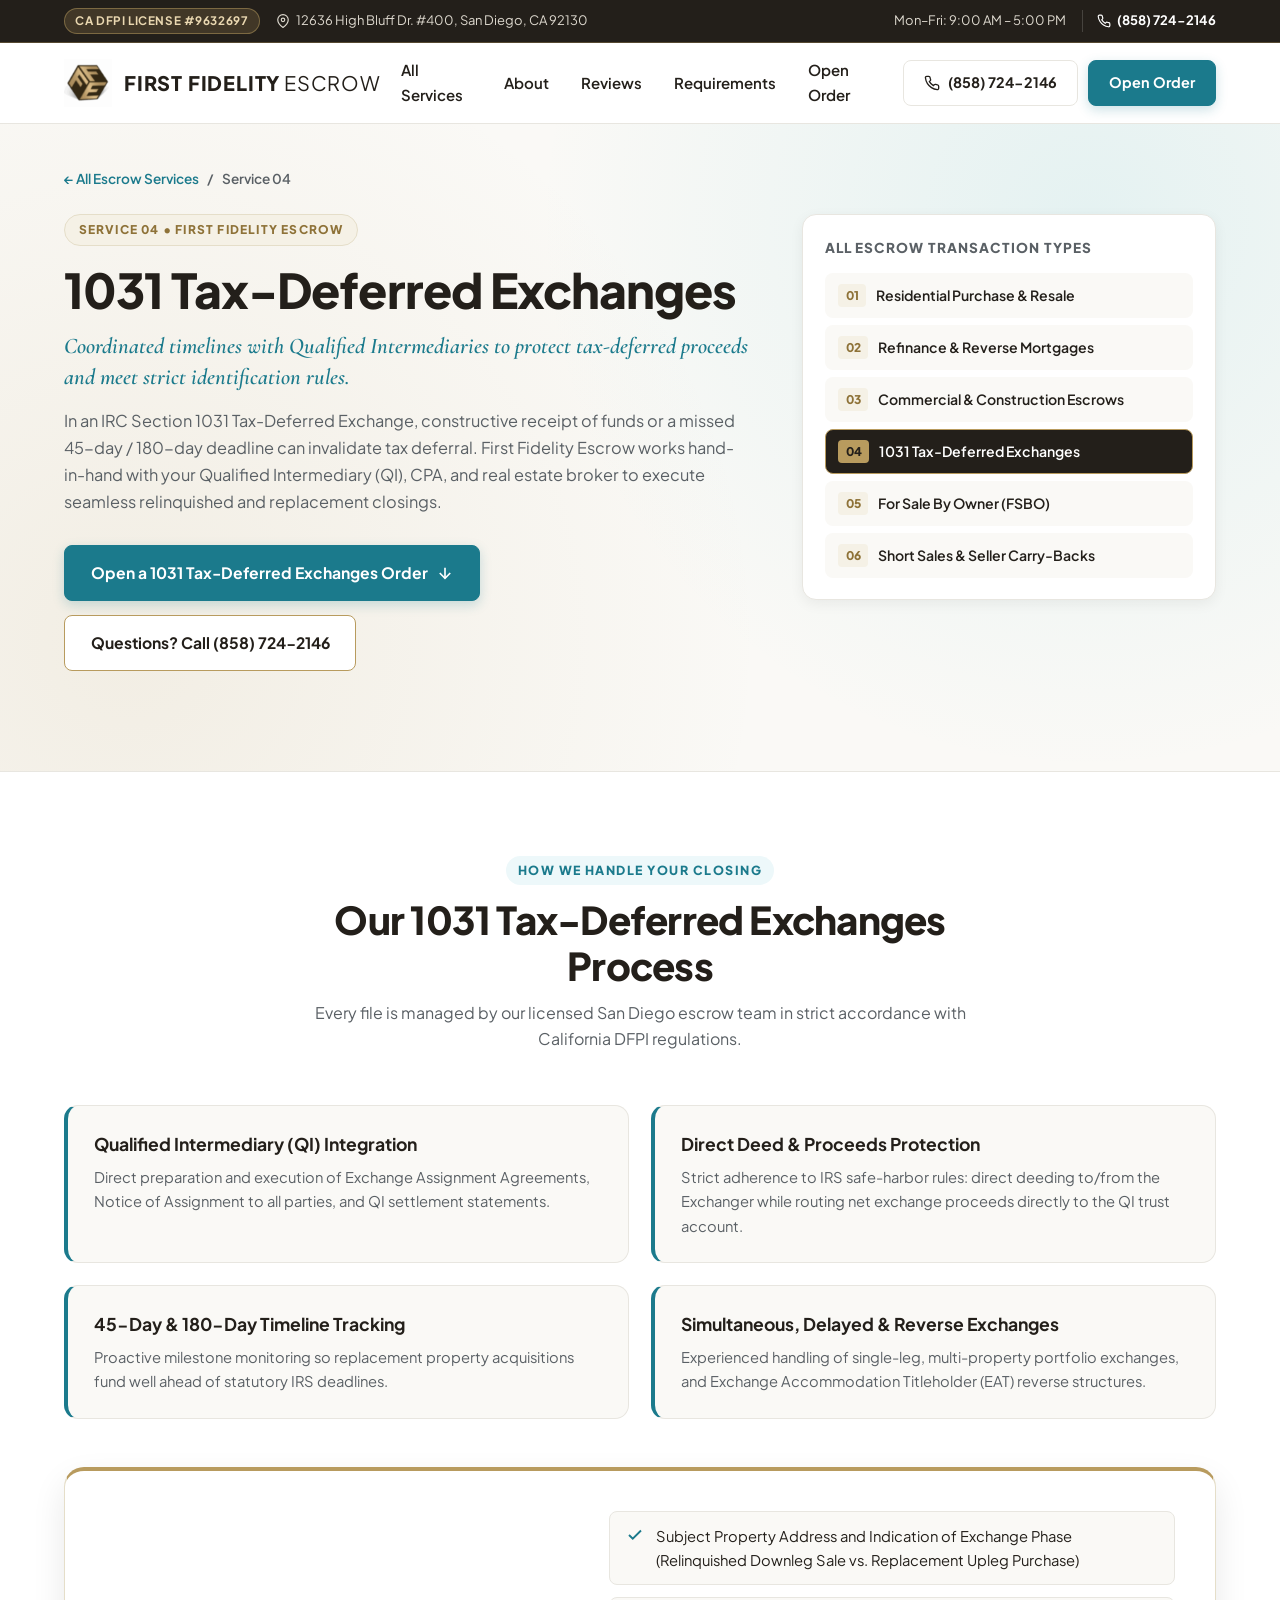
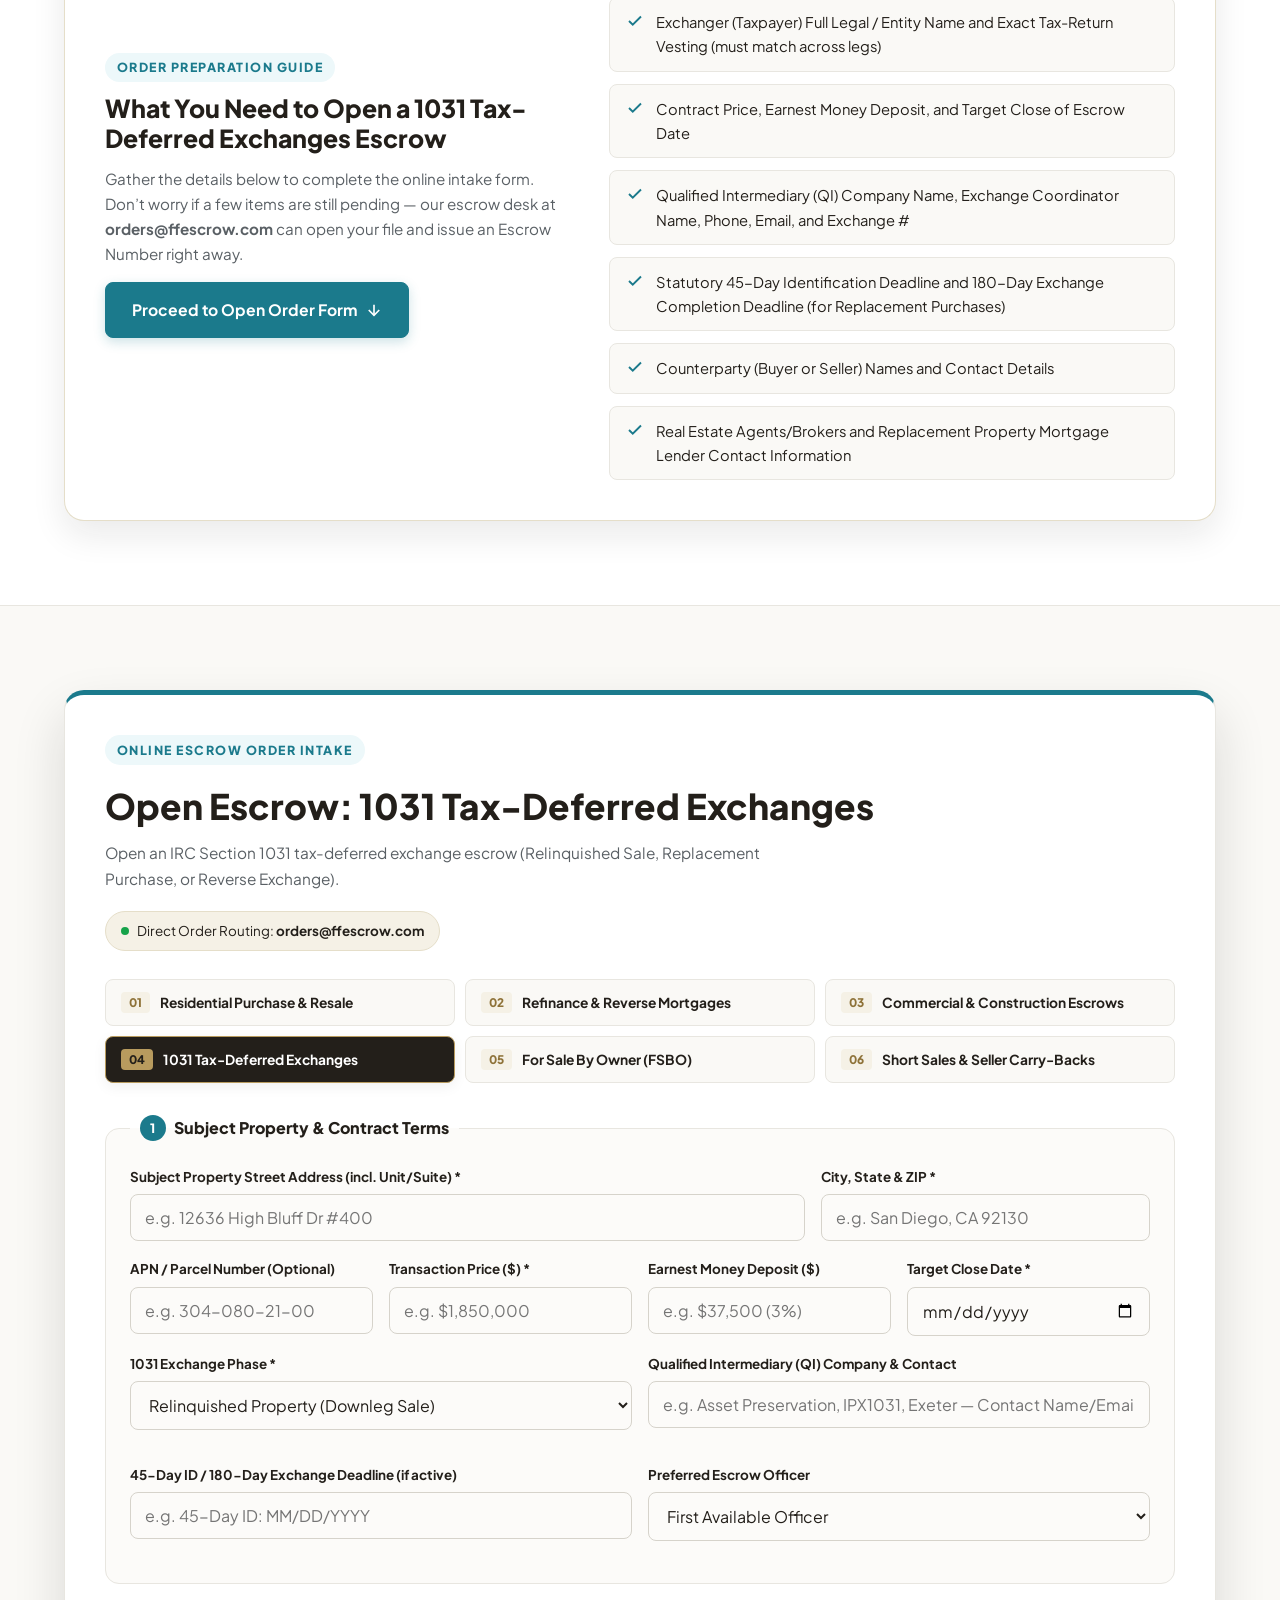
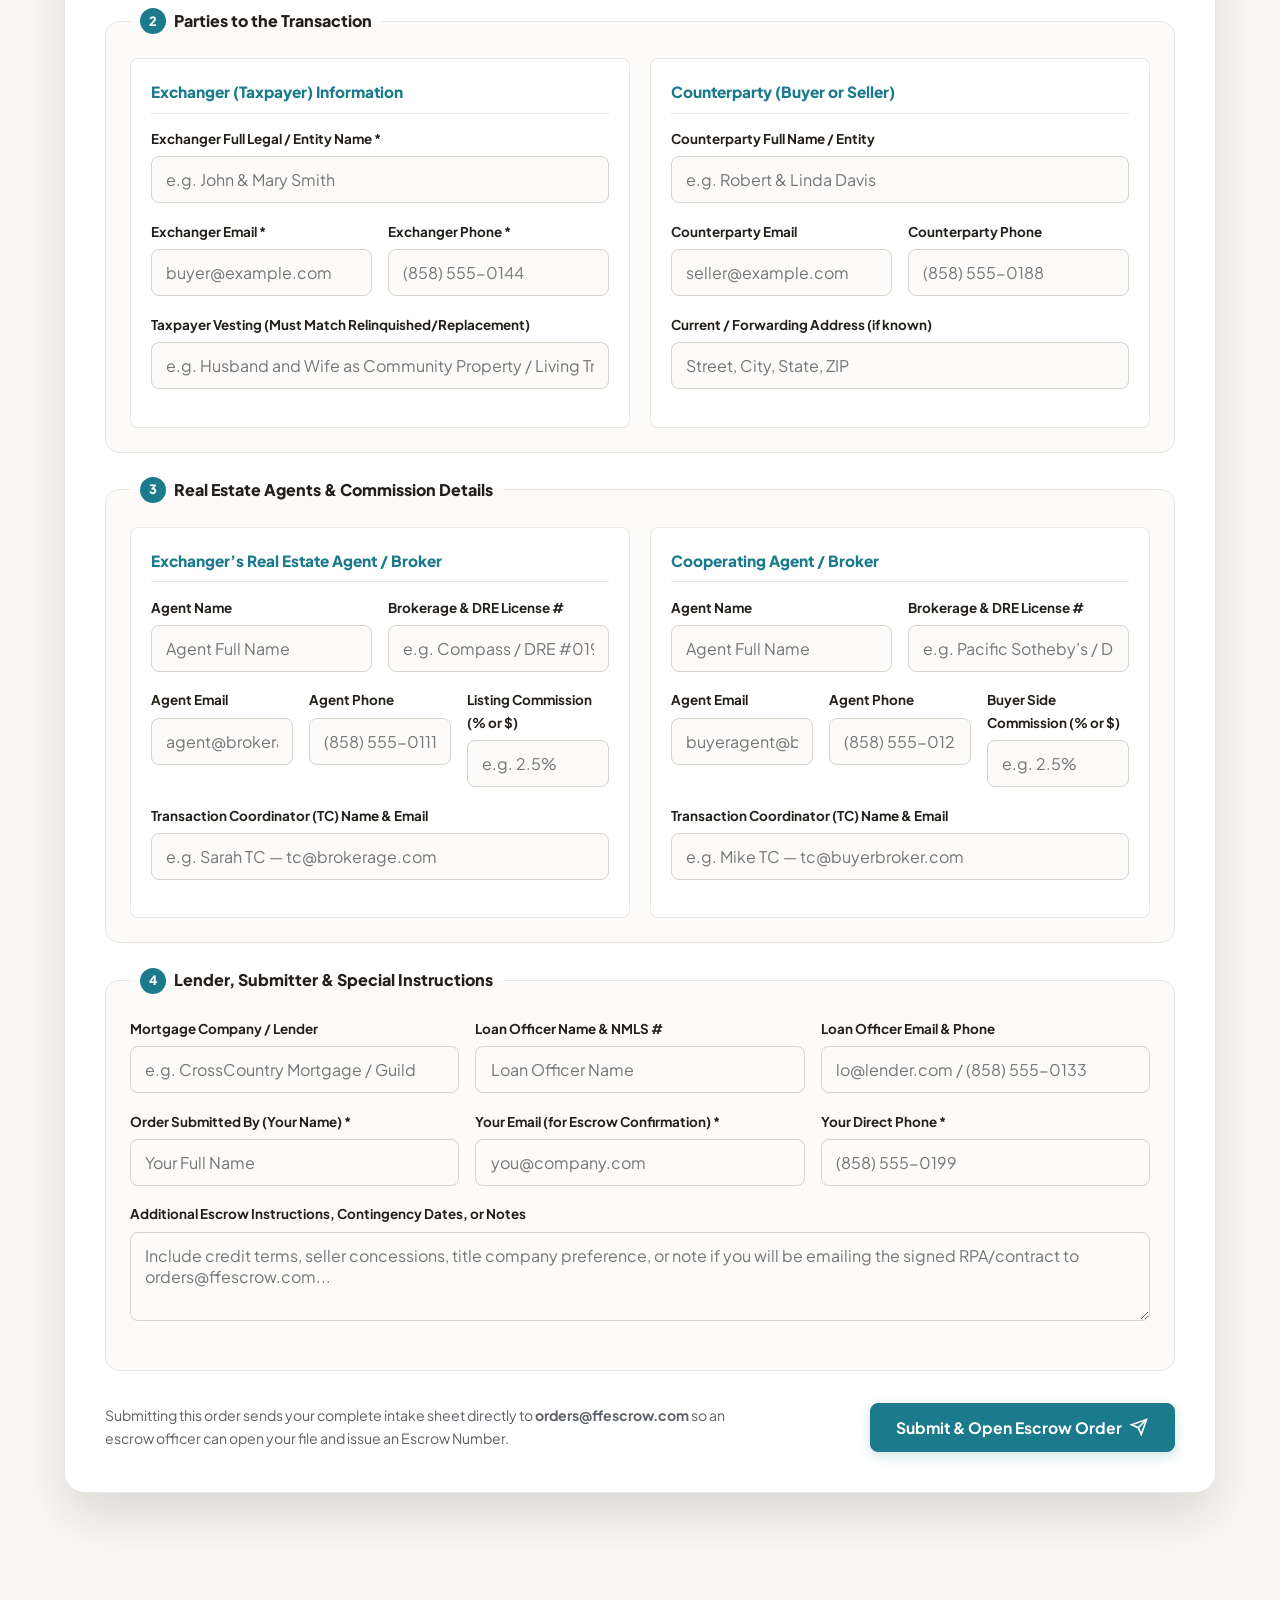
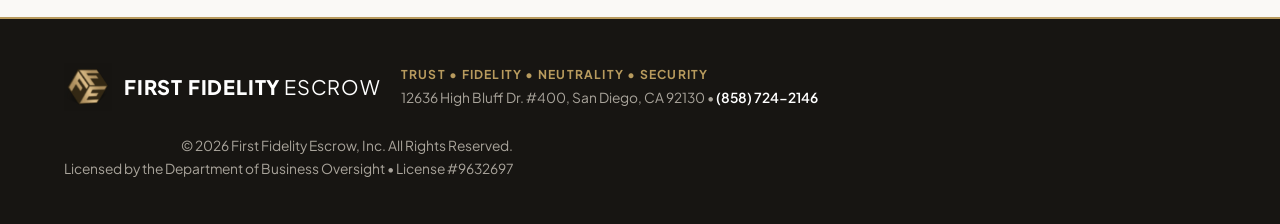
==== 1031-exchange.html @ 81194531 "Add individual service pages and dynamic Open Escrow order forms routing to orders@ffescrow.com" ====
<!DOCTYPE html>
<html lang="en">
<head>
  <meta charset="UTF-8" />
  <meta name="viewport" content="width=device-width, initial-scale=1.0" />
  <title>04. 1031 Tax-Deferred Exchanges | First Fidelity Escrow, Inc. — San Diego, CA</title>
  <meta name="description" content="Coordinated timelines with Qualified Intermediaries to protect tax-deferred proceeds and meet strict identification rules. Open a 1031 Tax-Deferred Exchanges escrow order online with First Fidelity Escrow in San Diego, CA." />
  <link rel="icon" type="image/png" href="images/favicon.png" />
  <link rel="preconnect" href="https://fonts.googleapis.com" />
  <link rel="preconnect" href="https://fonts.gstatic.com" crossorigin />
  <link href="https://fonts.googleapis.com/css2?family=Cormorant+Garamond:ital,wght@0,600;0,700;1,600&family=Plus+Jakarta+Sans:wght@400;500;600;700;800&display=swap" rel="stylesheet" />
  <link rel="stylesheet" href="styles.css" />
</head>
<body>
  <!-- Top Utility Bar -->
  <div class="utility-bar">
    <div class="container utility-inner">
      <div class="utility-left">
        <span class="pill-license">CA DFPI License #9632697</span>
        <span class="utility-address">
          <svg width="14" height="14" viewBox="0 0 24 24" fill="none" stroke="currentColor" stroke-width="2" aria-hidden="true"><path d="M21 10c0 7-9 13-9 13s-9-6-9-13a9 9 0 0 1 18 0z"/><circle cx="12" cy="10" r="3"/></svg>
          12636 High Bluff Dr. #400, San Diego, CA 92130
        </span>
      </div>
      <div class="utility-right">
        <span class="utility-hours">Mon–Fri: 9:00 AM – 5:00 PM</span>
        <a href="tel:8587242146" class="utility-phone">
          <svg width="14" height="14" viewBox="0 0 24 24" fill="none" stroke="currentColor" stroke-width="2" aria-hidden="true"><path d="M22 16.92v3a2 2 0 0 1-2.18 2 19.79 19.79 0 0 1-8.63-3.07 19.5 19.5 0 0 1-6-6 19.79 19.79 0 0 1-3.07-8.67A2 2 0 0 1 4.11 2h3a2 2 0 0 1 2 1.72 12.84 12.84 0 0 0 .7 2.81 2 2 0 0 1-.45 2.11L8.09 9.91a16 16 0 0 0 6 6l1.27-1.27a2 2 0 0 1 2.11-.45 12.84 12.84 0 0 0 2.81.7A2 2 0 0 1 22 16.92z"/></svg>
          (858) 724-2146
        </a>
      </div>
    </div>
  </div>

  <!-- Sticky Header -->
  <header class="site-header" id="top">
    <div class="container header-inner">
      <a href="index.html" class="brand-logo" aria-label="First Fidelity Escrow Home">
        <img src="images/favicon.png" alt="First Fidelity Escrow Icon" class="brand-cube-icon" />
        <span class="brand-wordmark"><strong>FIRST FIDELITY</strong> ESCROW</span>
      </a>

      <nav class="main-nav" aria-label="Primary Navigation">
        <a href="index.html#services">All Services</a>
        <a href="index.html#about">About</a>
        <a href="index.html#reviews">Reviews</a>
        <a href="#requirements">Requirements</a>
        <a href="#open-order">Open Order</a>
      </nav>

      <div class="header-actions">
        <a href="tel:8587242146" class="btn btn-ghost">
          <svg width="16" height="16" viewBox="0 0 24 24" fill="none" stroke="currentColor" stroke-width="2" aria-hidden="true"><path d="M22 16.92v3a2 2 0 0 1-2.18 2 19.79 19.79 0 0 1-8.63-3.07 19.5 19.5 0 0 1-6-6 19.79 19.79 0 0 1-3.07-8.67A2 2 0 0 1 4.11 2h3a2 2 0 0 1 2 1.72 12.84 12.84 0 0 0 .7 2.81 2 2 0 0 1-.45 2.11L8.09 9.91a16 16 0 0 0 6 6l1.27-1.27a2 2 0 0 1 2.11-.45 12.84 12.84 0 0 0 2.81.7A2 2 0 0 1 22 16.92z"/></svg>
          <span>(858) 724-2146</span>
        </a>
        <a href="#open-order" class="btn btn-primary">Open Order</a>

        <button type="button" class="menu-toggle" id="menuToggle" aria-label="Toggle navigation menu" aria-expanded="false" aria-controls="mobileDrawer">
          <span class="hamburger-bar"></span>
          <span class="hamburger-bar"></span>
          <span class="hamburger-bar"></span>
        </button>
      </div>
    </div>

    <!-- Mobile Drawer -->
    <div class="mobile-drawer" id="mobileDrawer" hidden>
      <div class="container mobile-drawer-inner">
        <nav class="mobile-nav" aria-label="Mobile Navigation">
          <a href="index.html" class="mobile-link">&larr; Back to Home</a>
          <a href="residential-purchase.html" class="mobile-link">01. Residential Purchase &amp; Resale</a>
          <a href="refinance-reverse.html" class="mobile-link">02. Refinance &amp; Reverse Mortgages</a>
          <a href="commercial-construction.html" class="mobile-link">03. Commercial &amp; Construction</a>
          <a href="1031-exchange.html" class="mobile-link">04. 1031 Tax-Deferred Exchanges</a>
          <a href="fsbo.html" class="mobile-link">05. For Sale By Owner (FSBO)</a>
          <a href="short-sales-carryback.html" class="mobile-link">06. Short Sales &amp; Seller Carry-Backs</a>
        </nav>
        <div class="mobile-drawer-cta">
          <a href="#open-order" class="btn btn-primary btn-block mobile-link">Open 1031 Tax-Deferred Exchanges Order</a>
          <a href="tel:8587242146" class="btn btn-outline btn-block">Call (858) 724-2146</a>
        </div>
      </div>
    </div>
  </header>

  <!-- Service Page Hero -->
  <section class="service-hero">
    <div class="container">
      <div class="breadcrumb-row">
        <a href="index.html">&larr; All Escrow Services</a>
        <span>/</span>
        <span>Service 04</span>
      </div>

      <div class="service-hero-grid">
        <div>
          <div class="service-code-pill">SERVICE 04 &bull; FIRST FIDELITY ESCROW</div>
          <h1>1031 Tax-Deferred Exchanges</h1>
          <p class="service-hero-summary">Coordinated timelines with Qualified Intermediaries to protect tax-deferred proceeds and meet strict identification rules.</p>
          <p class="service-hero-lead">In an IRC Section 1031 Tax-Deferred Exchange, constructive receipt of funds or a missed 45-day / 180-day deadline can invalidate tax deferral. First Fidelity Escrow works hand-in-hand with your Qualified Intermediary (QI), CPA, and real estate broker to execute seamless relinquished and replacement closings.</p>
          <div class="hero-cta-group">
            <a href="#open-order" class="btn btn-primary btn-lg">
              <span>Open a 1031 Tax-Deferred Exchanges Order</span>
              <svg width="18" height="18" viewBox="0 0 24 24" fill="none" stroke="currentColor" stroke-width="2.2"><line x1="12" y1="5" x2="12" y2="19"/><polyline points="19 12 12 19 5 12"/></svg>
            </a>
            <a href="tel:8587242146" class="btn btn-outline btn-lg">Questions? Call (858) 724-2146</a>
          </div>
        </div>

        <aside class="service-switcher-card" aria-label="Switch Escrow Type">
          <h3>All Escrow Transaction Types</h3>
          <div class="service-pills-stack">
          <a href="residential-purchase.html" class="service-pill-link ">
            <span class="pill-code">01</span>
            <span>Residential Purchase & Resale</span>
          </a>
          <a href="refinance-reverse.html" class="service-pill-link ">
            <span class="pill-code">02</span>
            <span>Refinance & Reverse Mortgages</span>
          </a>
          <a href="commercial-construction.html" class="service-pill-link ">
            <span class="pill-code">03</span>
            <span>Commercial & Construction Escrows</span>
          </a>
          <a href="1031-exchange.html" class="service-pill-link active">
            <span class="pill-code">04</span>
            <span>1031 Tax-Deferred Exchanges</span>
          </a>
          <a href="fsbo.html" class="service-pill-link ">
            <span class="pill-code">05</span>
            <span>For Sale By Owner (FSBO)</span>
          </a>
          <a href="short-sales-carryback.html" class="service-pill-link ">
            <span class="pill-code">06</span>
            <span>Short Sales & Seller Carry-Backs</span>
          </a>
          </div>
        </aside>
      </div>
    </div>
  </section>

  <!-- What We Handle & Required Intake Checklist -->
  <section id="requirements" class="section service-details-section">
    <div class="container">
      <div class="section-heading">
        <span class="eyebrow">How We Handle Your Closing</span>
        <h2>Our 1031 Tax-Deferred Exchanges Process</h2>
        <p>Every file is managed by our licensed San Diego escrow team in strict accordance with California DFPI regulations.</p>
      </div>

      <div class="detail-features-grid">
        <div class="detail-feature-card">
          <h3>Qualified Intermediary (QI) Integration</h3>
          <p>Direct preparation and execution of Exchange Assignment Agreements, Notice of Assignment to all parties, and QI settlement statements.</p>
        </div>
        <div class="detail-feature-card">
          <h3>Direct Deed & Proceeds Protection</h3>
          <p>Strict adherence to IRS safe-harbor rules: direct deeding to/from the Exchanger while routing net exchange proceeds directly to the QI trust account.</p>
        </div>
        <div class="detail-feature-card">
          <h3>45-Day & 180-Day Timeline Tracking</h3>
          <p>Proactive milestone monitoring so replacement property acquisitions fund well ahead of statutory IRS deadlines.</p>
        </div>
        <div class="detail-feature-card">
          <h3>Simultaneous, Delayed & Reverse Exchanges</h3>
          <p>Experienced handling of single-leg, multi-property portfolio exchanges, and Exchange Accommodation Titleholder (EAT) reverse structures.</p>
        </div>
      </div>

      <div class="checklist-panel">
        <div class="checklist-panel-left">
          <span class="eyebrow">Order Preparation Guide</span>
          <h3>What You Need to Open a 1031 Tax-Deferred Exchanges Escrow</h3>
          <p>Gather the details below to complete the online intake form. Don’t worry if a few items are still pending — our escrow desk at <strong>orders@ffescrow.com</strong> can open your file and issue an Escrow Number right away.</p>
          <a href="#open-order" class="btn btn-primary btn-lg" style="margin-top: 1rem;">
            <span>Proceed to Open Order Form</span>
            <svg width="18" height="18" viewBox="0 0 24 24" fill="none" stroke="currentColor" stroke-width="2.2"><line x1="12" y1="5" x2="12" y2="19"/><polyline points="19 12 12 19 5 12"/></svg>
          </a>
        </div>
        <div class="checklist-panel-right">
          <ul class="requirements-checklist">
            <li>
              <svg width="18" height="18" viewBox="0 0 24 24" fill="none" stroke="currentColor" stroke-width="2.5" aria-hidden="true"><polyline points="20 6 9 17 4 12"/></svg>
              <span>Subject Property Address and Indication of Exchange Phase (Relinquished Downleg Sale vs. Replacement Upleg Purchase)</span>
            </li>
            <li>
              <svg width="18" height="18" viewBox="0 0 24 24" fill="none" stroke="currentColor" stroke-width="2.5" aria-hidden="true"><polyline points="20 6 9 17 4 12"/></svg>
              <span>Exchanger (Taxpayer) Full Legal / Entity Name and Exact Tax-Return Vesting (must match across legs)</span>
            </li>
            <li>
              <svg width="18" height="18" viewBox="0 0 24 24" fill="none" stroke="currentColor" stroke-width="2.5" aria-hidden="true"><polyline points="20 6 9 17 4 12"/></svg>
              <span>Contract Price, Earnest Money Deposit, and Target Close of Escrow Date</span>
            </li>
            <li>
              <svg width="18" height="18" viewBox="0 0 24 24" fill="none" stroke="currentColor" stroke-width="2.5" aria-hidden="true"><polyline points="20 6 9 17 4 12"/></svg>
              <span>Qualified Intermediary (QI) Company Name, Exchange Coordinator Name, Phone, Email, and Exchange #</span>
            </li>
            <li>
              <svg width="18" height="18" viewBox="0 0 24 24" fill="none" stroke="currentColor" stroke-width="2.5" aria-hidden="true"><polyline points="20 6 9 17 4 12"/></svg>
              <span>Statutory 45-Day Identification Deadline and 180-Day Exchange Completion Deadline (for Replacement Purchases)</span>
            </li>
            <li>
              <svg width="18" height="18" viewBox="0 0 24 24" fill="none" stroke="currentColor" stroke-width="2.5" aria-hidden="true"><polyline points="20 6 9 17 4 12"/></svg>
              <span>Counterparty (Buyer or Seller) Names and Contact Details</span>
            </li>
            <li>
              <svg width="18" height="18" viewBox="0 0 24 24" fill="none" stroke="currentColor" stroke-width="2.5" aria-hidden="true"><polyline points="20 6 9 17 4 12"/></svg>
              <span>Real Estate Agents/Brokers and Replacement Property Mortgage Lender Contact Information</span>
            </li>
          </ul>
        </div>
      </div>
    </div>
  </section>

  <!-- Dedicated Open Order Form Section at Bottom -->
  <section id="open-order" class="section contact-section">
    <div class="container">
      <div id="escrowOrderMount"></div>
    </div>
  </section>

  <!-- Footer -->
  <footer class="site-footer">
    <div class="container footer-inner">
      <div class="footer-brand">
        <a href="index.html" class="brand-logo brand-logo-footer" aria-label="First Fidelity Escrow Home">
          <img src="images/favicon.png" alt="First Fidelity Escrow Icon" class="brand-cube-icon" />
          <span class="brand-wordmark"><strong>FIRST FIDELITY</strong> ESCROW</span>
        </a>
        <div>
          <p class="footer-motto">TRUST &bull; FIDELITY &bull; NEUTRALITY &bull; SECURITY</p>
          <p class="footer-contact">12636 High Bluff Dr. #400, San Diego, CA 92130 &bull; <a href="tel:8587242146">(858) 724-2146</a></p>
        </div>
      </div>

      <div class="footer-legal">
        <p>&copy; 2026 First Fidelity Escrow, Inc. All Rights Reserved.</p>
        <p>Licensed by the Department of Business Oversight &bull; License #9632697</p>
      </div>
    </div>
  </footer>

  <!-- Sticky Mobile Bottom Action Bar -->
  <div class="mobile-action-bar" aria-label="Quick Mobile Actions">
    <a href="tel:8587242146" class="mobile-action-btn mobile-action-call">
      <svg width="16" height="16" viewBox="0 0 24 24" fill="none" stroke="currentColor" stroke-width="2.2" aria-hidden="true"><path d="M22 16.92v3a2 2 0 0 1-2.18 2 19.79 19.79 0 0 1-8.63-3.07 19.5 19.5 0 0 1-6-6 19.79 19.79 0 0 1-3.07-8.67A2 2 0 0 1 4.11 2h3a2 2 0 0 1 2 1.72 12.84 12.84 0 0 0 .7 2.81 2 2 0 0 1-.45 2.11L8.09 9.91a16 16 0 0 0 6 6l1.27-1.27a2 2 0 0 1 2.11-.45 12.84 12.84 0 0 0 2.81.7A2 2 0 0 1 22 16.92z"/></svg>
      <span>Call Office</span>
    </a>
    <a href="#open-order" class="mobile-action-btn mobile-action-primary">
      <span>Open Order</span>
    </a>
  </div>

  <script src="escrow-order.js"></script>
  <script>
    renderOrderWidget('escrowOrderMount', '1031-exchange');

    const menuToggle = document.getElementById('menuToggle');
    const mobileDrawer = document.getElementById('mobileDrawer');
    const mobileLinks = document.querySelectorAll('.mobile-link');

    function closeMenu() {
      menuToggle.setAttribute('aria-expanded', 'false');
      menuToggle.classList.remove('is-active');
      mobileDrawer.hidden = true;
    }

    menuToggle.addEventListener('click', function () {
      const expanded = menuToggle.getAttribute('aria-expanded') === 'true';
      if (expanded) {
        closeMenu();
      } else {
        menuToggle.setAttribute('aria-expanded', 'true');
        menuToggle.classList.add('is-active');
        mobileDrawer.hidden = false;
      }
    });

    mobileLinks.forEach(function (link) {
      link.addEventListener('click', closeMenu);
    });
  </script>
</body>
</html>
---- styles.css ----
/* ==========================================================================
   First Fidelity Escrow, Inc. — Modern Editorial Financial Design System
   Color-Matched to Official Logo & Brand Palette:
   - FFE Logo Bronze/Gold: #B89B5E (Dark: #8E7238, Soft Tint: #F5F1E6)
   - FFE Logo Espresso/Charcoal: #231F1A (Surface Dark: #191714)
   - Brand Teal/Cyan Accent (#62C6D6) & Accessible Deep Teal (#1B7A8C)
   ========================================================================== */

:root {
  --ffe-gold: #B89B5E;
  --ffe-gold-dark: #8E7238;
  --ffe-gold-soft: #F5F1E6;
  --ffe-gold-border: #E5DEC9;
  --ffe-charcoal: #231F1A;
  --ffe-dark-surface: #181613;
  --ffe-teal: #62C6D6;
  --ffe-teal-deep: #1B7A8C;
  --ffe-teal-hover: #146170;
  --ffe-teal-soft: #EDF8FA;
  --ffe-text: #1E2022;
  --ffe-text-muted: #5A6065;
  --ffe-bg: #FFFFFF;
  --ffe-bg-warm: #FAF9F6;
  --ffe-border: #E8E6E0;
  --font-sans: 'Plus Jakarta Sans', -apple-system, BlinkMacSystemFont, sans-serif;
  --font-serif: 'Cormorant Garamond', Georgia, serif;
  --radius-sm: 8px;
  --radius-md: 14px;
  --radius-lg: 20px;
  --shadow-xs: 0 1px 3px rgba(24, 22, 19, 0.05);
  --shadow-sm: 0 4px 14px rgba(24, 22, 19, 0.06);
  --shadow-md: 0 14px 34px rgba(24, 22, 19, 0.09);
  --shadow-lg: 0 24px 52px rgba(24, 22, 19, 0.14);
}

*, *::before, *::after {
  box-sizing: border-box;
  margin: 0;
  padding: 0;
}

html {
  scroll-behavior: smooth;
  scroll-padding-top: 86px;
}

body {
  font-family: var(--font-sans);
  color: var(--ffe-text);
  background-color: var(--ffe-bg);
  line-height: 1.65;
  -webkit-font-smoothing: antialiased;
  overflow-x: hidden;
}

img {
  max-width: 100%;
  display: block;
}

a {
  color: inherit;
  text-decoration: none;
}

.container {
  width: 100%;
  max-width: 1200px;
  margin: 0 auto;
  padding: 0 1.5rem;
}

/* ==========================================================================
   Utility Top Bar
   ========================================================================== */
.utility-bar {
  background-color: var(--ffe-charcoal);
  color: #DDD8CE;
  font-size: 0.8125rem;
  border-bottom: 1px solid rgba(184, 155, 94, 0.35);
  padding: 0.5rem 0;
}

.utility-inner {
  display: flex;
  justify-content: space-between;
  align-items: center;
  gap: 1rem;
}

.utility-left,
.utility-right {
  display: flex;
  align-items: center;
  gap: 1rem;
}

.pill-license {
  background: rgba(184, 155, 94, 0.2);
  border: 1px solid rgba(184, 155, 94, 0.5);
  color: #EAD8B1;
  font-weight: 700;
  font-size: 0.73rem;
  letter-spacing: 0.05em;
  text-transform: uppercase;
  padding: 0.15rem 0.65rem;
  border-radius: 999px;
}

.utility-address,
.utility-phone {
  display: inline-flex;
  align-items: center;
  gap: 0.4rem;
}

.utility-phone {
  color: #FFFFFF;
  font-weight: 700;
  padding-left: 0.85rem;
  border-left: 1px solid rgba(255, 255, 255, 0.16);
}

.utility-phone:hover {
  color: var(--ffe-teal);
}

/* ==========================================================================
   Header & Navigation (Glassmorphic Sticky Header)
   ========================================================================== */
.site-header {
  position: sticky;
  top: 0;
  z-index: 200;
  background-color: rgba(255, 255, 255, 0.94);
  backdrop-filter: blur(12px);
  -webkit-backdrop-filter: blur(12px);
  border-bottom: 1px solid var(--ffe-border);
}

.header-inner {
  display: flex;
  align-items: center;
  justify-content: space-between;
  height: 80px;
  gap: 1.25rem;
}

.brand-logo {
  display: inline-flex;
  align-items: center;
  gap: 0.75rem;
  flex-shrink: 0;
}

.brand-cube-icon {
  height: 48px;
  width: 48px;
  object-fit: contain;
  flex-shrink: 0;
}

.brand-wordmark {
  font-size: 1.25rem;
  font-weight: 400;
  letter-spacing: 0.04em;
  color: var(--ffe-charcoal);
  line-height: 1.1;
  white-space: nowrap;
}

.brand-wordmark strong {
  font-weight: 800;
}

.brand-logo-footer .brand-wordmark {
  color: #FFFFFF;
}

.main-nav {
  display: flex;
  align-items: center;
  gap: 2rem;
}

.main-nav a {
  font-size: 0.9375rem;
  font-weight: 600;
  color: var(--ffe-charcoal);
  position: relative;
  padding: 0.35rem 0;
  transition: color 0.18s ease;
}

.main-nav a::after {
  content: '';
  position: absolute;
  left: 0;
  bottom: 0;
  width: 0;
  height: 2px;
  background-color: var(--ffe-teal-deep);
  transition: width 0.2s ease;
}

.main-nav a:hover {
  color: var(--ffe-teal-deep);
}

.main-nav a:hover::after {
  width: 100%;
}

.header-actions {
  display: flex;
  align-items: center;
  gap: 0.65rem;
}

/* Hamburger Button (Hidden on Desktop) */
.menu-toggle {
  display: none;
  flex-direction: column;
  justify-content: center;
  align-items: center;
  gap: 5px;
  width: 44px;
  height: 44px;
  background: var(--ffe-bg-warm);
  border: 1px solid var(--ffe-border);
  border-radius: var(--radius-sm);
  cursor: pointer;
  padding: 0;
}

.hamburger-bar {
  display: block;
  width: 20px;
  height: 2px;
  background-color: var(--ffe-charcoal);
  border-radius: 2px;
  transition: transform 0.22s ease, opacity 0.22s ease;
}

.menu-toggle.is-active .hamburger-bar:nth-child(1) {
  transform: translateY(7px) rotate(45deg);
}

.menu-toggle.is-active .hamburger-bar:nth-child(2) {
  opacity: 0;
}

.menu-toggle.is-active .hamburger-bar:nth-child(3) {
  transform: translateY(-7px) rotate(-45deg);
}

/* Mobile Slide-Down Drawer */
.mobile-drawer {
  background-color: #FFFFFF;
  border-bottom: 2px solid var(--ffe-gold);
  box-shadow: var(--shadow-lg);
}

.mobile-drawer-inner {
  padding-top: 1rem;
  padding-bottom: 1.5rem;
}

.mobile-nav {
  display: flex;
  flex-direction: column;
  margin-bottom: 1.25rem;
}

.mobile-nav a {
  font-size: 1.05rem;
  font-weight: 700;
  color: var(--ffe-charcoal);
  padding: 0.85rem 0.25rem;
  border-bottom: 1px solid var(--ffe-border);
}

.mobile-nav a:hover {
  color: var(--ffe-teal-deep);
}

.mobile-drawer-cta {
  display: grid;
  gap: 0.65rem;
  margin-bottom: 1rem;
}

.mobile-drawer-meta {
  font-size: 0.78rem;
  color: var(--ffe-text-muted);
  text-align: center;
}

/* ==========================================================================
   Buttons
   ========================================================================== */
.btn {
  display: inline-flex;
  align-items: center;
  justify-content: center;
  gap: 0.5rem;
  font-family: var(--font-sans);
  font-weight: 700;
  font-size: 0.9rem;
  padding: 0.65rem 1.25rem;
  border-radius: var(--radius-sm);
  border: 1.5px solid transparent;
  cursor: pointer;
  transition: all 0.18s ease;
  white-space: nowrap;
}

.btn-lg {
  font-size: 0.98rem;
  padding: 0.88rem 1.6rem;
}

.btn-sm {
  font-size: 0.82rem;
  padding: 0.48rem 0.95rem;
}

.btn-block {
  width: 100%;
}

.btn-primary {
  background-color: var(--ffe-teal-deep);
  color: #FFFFFF;
  border-color: var(--ffe-teal-deep);
  box-shadow: 0 4px 12px rgba(27, 122, 140, 0.22);
}

.btn-primary:hover {
  background-color: var(--ffe-teal-hover);
  border-color: var(--ffe-teal-hover);
  transform: translateY(-1px);
}

.btn-outline {
  background-color: #FFFFFF;
  color: var(--ffe-charcoal);
  border-color: var(--ffe-gold);
}

.btn-outline:hover {
  background-color: var(--ffe-gold-soft);
  border-color: var(--ffe-gold-dark);
}

.btn-ghost {
  background-color: transparent;
  color: var(--ffe-charcoal);
  border-color: var(--ffe-border);
}

.btn-ghost:hover {
  background-color: var(--ffe-bg-warm);
  border-color: var(--ffe-gold);
}

.btn-light {
  background-color: rgba(255, 255, 255, 0.12);
  color: #FFFFFF;
  border-color: rgba(255, 255, 255, 0.3);
}

.btn-light:hover {
  background-color: #FFFFFF;
  color: var(--ffe-charcoal);
}

/* ==========================================================================
   Hero Section
   ========================================================================== */
.hero {
  position: relative;
  background: radial-gradient(circle at 85% 15%, rgba(98, 198, 214, 0.13) 0%, transparent 45%),
              radial-gradient(circle at 10% 80%, rgba(184, 155, 94, 0.12) 0%, transparent 50%),
              var(--ffe-bg-warm);
  padding: 4.25rem 0 4.75rem;
  border-bottom: 1px solid var(--ffe-border);
}

.hero-grid {
  display: grid;
  grid-template-columns: 1.08fr 0.92fr;
  gap: 3.5rem;
  align-items: center;
}

.trust-badge {
  display: inline-flex;
  align-items: center;
  flex-wrap: wrap;
  gap: 0.45rem;
  background-color: #FFFFFF;
  border: 1px solid var(--ffe-gold-border);
  box-shadow: var(--shadow-xs);
  padding: 0.38rem 0.9rem;
  border-radius: 999px;
  font-size: 0.82rem;
  color: var(--ffe-charcoal);
  margin-bottom: 1.35rem;
}

.stars {
  color: #E59A18;
  letter-spacing: 0.05em;
}

.dot {
  color: var(--ffe-gold);
}

.hero h1 {
  font-size: clamp(2.15rem, 4.2vw, 3.35rem);
  font-weight: 800;
  color: var(--ffe-charcoal);
  line-height: 1.12;
  letter-spacing: -0.02em;
  margin-bottom: 1.25rem;
}

.serif-highlight {
  display: block;
  font-family: var(--font-serif);
  font-style: italic;
  font-weight: 700;
  font-size: 1.08em;
  color: var(--ffe-teal-deep);
  letter-spacing: -0.01em;
}

.hero-lead {
  font-size: 1.0625rem;
  color: var(--ffe-text-muted);
  max-width: 570px;
  margin-bottom: 2rem;
}

.hero-cta-group {
  display: flex;
  flex-wrap: wrap;
  gap: 0.85rem;
  margin-bottom: 2.25rem;
}

.pillars-row {
  display: flex;
  flex-wrap: wrap;
  gap: 0.65rem 1.5rem;
  padding-top: 1.35rem;
  border-top: 1px solid var(--ffe-border);
}

.pillar-item {
  display: inline-flex;
  align-items: center;
  gap: 0.45rem;
  font-size: 0.82rem;
  font-weight: 700;
  text-transform: uppercase;
  letter-spacing: 0.08em;
  color: var(--ffe-gold-dark);
}

.pillar-dot {
  width: 7px;
  height: 7px;
  border-radius: 50%;
  background-color: var(--ffe-gold);
}

/* Hero Visual Card Stack */
.hero-card-stack {
  position: relative;
}

.hero-img-box {
  border-radius: var(--radius-lg);
  overflow: hidden;
  box-shadow: var(--shadow-lg);
  border: 1px solid var(--ffe-border);
}

.hero-img-box img {
  width: 100%;
  height: 410px;
  object-fit: cover;
}

.hero-floating-quote {
  position: relative;
  margin: -3.25rem 1.25rem 0;
  background-color: #FFFFFF;
  border: 1px solid var(--ffe-border);
  border-radius: var(--radius-md);
  padding: 1.35rem 1.5rem;
  box-shadow: var(--shadow-md);
}

.quote-accent-bar {
  width: 44px;
  height: 4px;
  border-radius: 2px;
  background: linear-gradient(90deg, var(--ffe-teal) 0%, var(--ffe-gold) 100%);
  margin-bottom: 0.75rem;
}

.hero-floating-quote p {
  font-family: var(--font-serif);
  font-style: italic;
  font-weight: 600;
  font-size: 1.2rem;
  line-height: 1.35;
  color: var(--ffe-charcoal);
  margin-bottom: 0.7rem;
}

.quote-footer {
  display: flex;
  justify-content: space-between;
  align-items: center;
  flex-wrap: wrap;
  gap: 0.5rem;
  font-size: 0.78rem;
  color: var(--ffe-text-muted);
}

.quote-footer strong {
  color: var(--ffe-teal-deep);
}

/* ==========================================================================
   Metrics Strip
   ========================================================================== */
.metrics-strip {
  background-color: var(--ffe-charcoal);
  color: #FFFFFF;
  padding: 1.75rem 0;
  border-bottom: 3px solid var(--ffe-gold);
}

.metrics-grid {
  display: grid;
  grid-template-columns: repeat(4, 1fr);
  gap: 1.5rem;
}

.metric-item {
  display: flex;
  flex-direction: column;
  border-left: 2px solid rgba(184, 155, 94, 0.45);
  padding-left: 1rem;
}

.metric-item strong {
  font-size: 1.25rem;
  font-weight: 800;
  color: #F4E7C8;
  line-height: 1.2;
}

.metric-item span {
  font-size: 0.82rem;
  color: #C7C2B8;
  margin-top: 0.15rem;
}

/* ==========================================================================
   Sections Shared
   ========================================================================== */
.section {
  padding: 5.25rem 0;
}

.section-heading {
  text-align: center;
  max-width: 680px;
  margin: 0 auto 3.25rem;
}

.eyebrow {
  display: inline-block;
  font-size: 0.78rem;
  font-weight: 800;
  text-transform: uppercase;
  letter-spacing: 0.12em;
  color: var(--ffe-teal-deep);
  background-color: var(--ffe-teal-soft);
  padding: 0.28rem 0.75rem;
  border-radius: 999px;
  margin-bottom: 0.75rem;
}

.section-heading h2,
.about-copy h2,
.reviews-title-group h2,
.contact-details h2 {
  font-size: clamp(1.75rem, 3vw, 2.4rem);
  font-weight: 800;
  color: var(--ffe-charcoal);
  letter-spacing: -0.02em;
  line-height: 1.18;
  margin-bottom: 0.75rem;
}

.section-heading p {
  color: var(--ffe-text-muted);
  font-size: 1rem;
}

/* ==========================================================================
   Services Section
   ========================================================================== */
.services-section {
  background-color: #FFFFFF;
}

.services-grid {
  display: grid;
  grid-template-columns: repeat(3, 1fr);
  gap: 1.5rem;
}

.service-card {
  background-color: var(--ffe-bg-warm);
  border: 1px solid var(--ffe-border);
  border-radius: var(--radius-md);
  padding: 1.85rem 1.65rem;
  transition: transform 0.2s ease, box-shadow 0.2s ease, border-color 0.2s ease;
}

.service-card:hover {
  transform: translateY(-4px);
  box-shadow: var(--shadow-md);
  border-color: var(--ffe-gold);
  background-color: #FFFFFF;
}

.service-icon-wrap {
  width: 46px;
  height: 46px;
  border-radius: 10px;
  background: linear-gradient(135deg, var(--ffe-teal-soft) 0%, #D9F2F6 100%);
  color: var(--ffe-teal-deep);
  display: flex;
  align-items: center;
  justify-content: center;
  margin-bottom: 1.15rem;
}

.service-card h3 {
  font-size: 1.15rem;
  font-weight: 700;
  color: var(--ffe-charcoal);
  margin-bottom: 0.5rem;
}

.service-card p {
  font-size: 0.925rem;
  color: var(--ffe-text-muted);
}

/* ==========================================================================
   About Us Section
   ========================================================================== */
.about-section {
  background-color: var(--ffe-bg-warm);
  border-top: 1px solid var(--ffe-border);
  border-bottom: 1px solid var(--ffe-border);
}

.about-grid {
  display: grid;
  grid-template-columns: 0.78fr 1.22fr;
  gap: 3.5rem;
  align-items: center;
}

.profile-card {
  background-color: #FFFFFF;
  border: 1px solid var(--ffe-border);
  border-radius: var(--radius-lg);
  overflow: hidden;
  box-shadow: var(--shadow-md);
  max-width: 370px;
  margin: 0 auto;
}

.profile-img-wrap {
  aspect-ratio: 4 / 5;
  overflow: hidden;
  background-color: #E9E6DF;
}

.profile-img-wrap img {
  width: 100%;
  height: 100%;
  object-fit: cover;
  object-position: top center;
}

.profile-info {
  padding: 1.35rem 1.5rem;
  text-align: center;
}

.profile-info h3 {
  font-size: 1.25rem;
  font-weight: 800;
  color: var(--ffe-charcoal);
}

.profile-info p {
  font-size: 0.85rem;
  font-weight: 600;
  color: var(--ffe-gold-dark);
  margin-top: 0.15rem;
  margin-bottom: 0.85rem;
}

.profile-badges {
  display: flex;
  justify-content: center;
  flex-wrap: wrap;
  gap: 0.45rem;
}

.profile-badges span {
  font-size: 0.74rem;
  font-weight: 700;
  background-color: var(--ffe-gold-soft);
  color: var(--ffe-charcoal);
  padding: 0.22rem 0.65rem;
  border-radius: 999px;
}

.about-copy p {
  margin-bottom: 1.1rem;
  color: var(--ffe-text-muted);
  font-size: 0.98rem;
}

.about-copy strong {
  color: var(--ffe-charcoal);
}

.founder-quote {
  margin-top: 1.5rem;
  background-color: #FFFFFF;
  border: 1px solid var(--ffe-border);
  border-left: 4px solid var(--ffe-gold);
  border-radius: var(--radius-sm);
  padding: 1.25rem 1.5rem;
  box-shadow: var(--shadow-xs);
}

.founder-quote p {
  font-family: var(--font-serif);
  font-style: italic;
  font-weight: 600;
  font-size: 1.2rem;
  line-height: 1.4;
  color: var(--ffe-charcoal);
  margin-bottom: 0.45rem;
}

.founder-quote cite {
  font-style: normal;
  font-size: 0.84rem;
  font-weight: 700;
  color: var(--ffe-teal-deep);
}

/* ==========================================================================
   Reviews Section
   ========================================================================== */
.reviews-section {
  background-color: var(--ffe-dark-surface);
  color: #FFFFFF;
}

.reviews-section .eyebrow {
  background-color: rgba(98, 198, 214, 0.16);
  color: var(--ffe-teal);
}

.reviews-section h2 {
  color: #FFFFFF;
  margin-bottom: 0;
}

.reviews-top {
  display: flex;
  justify-content: space-between;
  align-items: flex-end;
  flex-wrap: wrap;
  gap: 1.5rem;
  margin-bottom: 2.75rem;
}

.reviews-title-group {
  max-width: 580px;
}

.google-badge-card {
  display: flex;
  align-items: center;
  gap: 1.1rem;
  background-color: rgba(255, 255, 255, 0.06);
  border: 1px solid rgba(184, 155, 94, 0.35);
  padding: 0.85rem 1.25rem;
  border-radius: var(--radius-md);
  flex-wrap: wrap;
}

.google-score {
  font-size: 2.25rem;
  font-weight: 800;
  color: var(--ffe-gold);
  line-height: 1;
}

.google-score-meta {
  display: flex;
  flex-direction: column;
  font-size: 0.82rem;
  color: #D4CFC5;
}

.reviews-grid {
  display: grid;
  grid-template-columns: repeat(3, 1fr);
  gap: 1.35rem;
}

.review-card {
  background-color: #23201C;
  border: 1px solid rgba(255, 255, 255, 0.09);
  border-radius: var(--radius-md);
  padding: 1.65rem;
  display: flex;
  flex-direction: column;
  transition: transform 0.2s ease, border-color 0.2s ease;
}

.review-card:hover {
  transform: translateY(-3px);
  border-color: rgba(184, 155, 94, 0.55);
}

.review-meta {
  display: flex;
  align-items: center;
  gap: 0.8rem;
  margin-bottom: 1rem;
  padding-bottom: 0.9rem;
  border-bottom: 1px solid rgba(255, 255, 255, 0.08);
}

.reviewer-avatar {
  width: 40px;
  height: 40px;
  border-radius: 50%;
  background: linear-gradient(135deg, var(--ffe-gold) 0%, var(--ffe-gold-dark) 100%);
  color: #181613;
  font-weight: 800;
  font-size: 0.85rem;
  display: flex;
  align-items: center;
  justify-content: center;
  flex-shrink: 0;
}

.review-meta h3 {
  font-size: 0.95rem;
  font-weight: 700;
  color: #FFFFFF;
}

.review-meta span {
  font-size: 0.76rem;
  color: #A5A096;
}

.review-stars {
  margin-left: auto;
  color: #F2AD24;
  font-size: 0.88rem;
  letter-spacing: 0.04em;
}

.review-text {
  font-size: 0.9rem;
  color: #DDD9D0;
  line-height: 1.65;
}

/* ==========================================================================
   Office Photos Section
   ========================================================================== */
.office-section {
  background-color: #FFFFFF;
}

.office-gallery {
  display: grid;
  grid-template-columns: 1.25fr 0.875fr 0.875fr;
  gap: 1.35rem;
}

.office-photo {
  border-radius: var(--radius-md);
  overflow: hidden;
  border: 1px solid var(--ffe-border);
  background-color: var(--ffe-bg-warm);
  box-shadow: var(--shadow-sm);
  display: flex;
  flex-direction: column;
}

.office-photo img {
  width: 100%;
  height: 280px;
  object-fit: cover;
  transition: transform 0.35s ease;
}

.office-photo:hover img {
  transform: scale(1.03);
}

.office-photo figcaption {
  padding: 1rem 1.15rem;
  display: flex;
  flex-direction: column;
  gap: 0.15rem;
  background-color: #FFFFFF;
  border-top: 1px solid var(--ffe-border);
}

.office-photo figcaption strong {
  font-size: 0.92rem;
  color: var(--ffe-charcoal);
}

.office-photo figcaption span {
  font-size: 0.8rem;
  color: var(--ffe-text-muted);
}

/* ==========================================================================
   Contact Section
   ========================================================================== */
.contact-section {
  background-color: var(--ffe-bg-warm);
  border-top: 1px solid var(--ffe-border);
}

.contact-grid {
  display: grid;
  grid-template-columns: 0.92fr 1.08fr;
  gap: 3.25rem;
  align-items: start;
}

.contact-intro {
  color: var(--ffe-text-muted);
  font-size: 0.98rem;
  margin-bottom: 1.75rem;
}

.contact-cards {
  display: flex;
  flex-direction: column;
  gap: 1rem;
}

.contact-card {
  display: flex;
  align-items: flex-start;
  gap: 1rem;
  background-color: #FFFFFF;
  border: 1px solid var(--ffe-border);
  border-radius: var(--radius-md);
  padding: 1.25rem;
  box-shadow: var(--shadow-xs);
}

.contact-card-icon {
  width: 42px;
  height: 42px;
  border-radius: 10px;
  background-color: var(--ffe-gold-soft);
  color: var(--ffe-gold-dark);
  display: flex;
  align-items: center;
  justify-content: center;
  flex-shrink: 0;
}

.contact-card h3 {
  font-size: 0.98rem;
  font-weight: 700;
  color: var(--ffe-charcoal);
  margin-bottom: 0.25rem;
}

.contact-card p {
  font-size: 0.9rem;
  color: var(--ffe-text-muted);
}

.contact-card a {
  color: var(--ffe-teal-deep);
  font-weight: 700;
}

.text-link {
  display: inline-block;
  margin-top: 0.35rem;
  font-size: 0.85rem;
}

.text-link:hover {
  text-decoration: underline;
}

.hours-inline {
  margin-top: 0.25rem;
  font-size: 0.82rem;
}

/* Contact Form Panel */
.form-panel {
  background-color: #FFFFFF;
  border: 1px solid var(--ffe-border);
  border-radius: var(--radius-lg);
  padding: 2.25rem;
  box-shadow: var(--shadow-md);
}

.contact-form h3 {
  font-size: 1.5rem;
  font-weight: 800;
  color: var(--ffe-charcoal);
}

.form-sub {
  font-size: 0.9rem;
  color: var(--ffe-text-muted);
  margin-bottom: 1.5rem;
}

.form-row {
  display: grid;
  grid-template-columns: 1fr 1fr;
  gap: 1rem;
}

.form-group {
  margin-bottom: 1.1rem;
}

.form-group label {
  display: block;
  font-size: 0.84rem;
  font-weight: 700;
  color: var(--ffe-charcoal);
  margin-bottom: 0.38rem;
}

/* 16px font-size prevents iOS Safari auto-zoom on focus */
.form-group input,
.form-group select,
.form-group textarea {
  width: 100%;
  font-family: var(--font-sans);
  font-size: 1rem;
  padding: 0.75rem 0.9rem;
  border: 1.5px solid #D6D3CB;
  border-radius: var(--radius-sm);
  background-color: #FCFBF9;
  color: var(--ffe-charcoal);
  transition: border-color 0.15s ease, box-shadow 0.15s ease, background-color 0.15s ease;
}

.form-group input:focus,
.form-group select:focus,
.form-group textarea:focus {
  outline: none;
  border-color: var(--ffe-teal-deep);
  background-color: #FFFFFF;
  box-shadow: 0 0 0 3px rgba(98, 198, 214, 0.25);
}

.form-status {
  margin-top: 1rem;
  padding: 0.9rem 1rem;
  border-radius: var(--radius-sm);
  font-size: 0.9rem;
}

.form-status.success {
  background-color: #F0FDF4;
  border: 1px solid #16A34A;
  color: #14532D;
}

.form-status a {
  font-weight: 700;
  text-decoration: underline;
}

/* ==========================================================================
   Footer
   ========================================================================== */
.site-footer {
  background-color: #171512;
  color: #A9A49B;
  border-top: 2px solid var(--ffe-gold);
  padding: 2.75rem 0;
  font-size: 0.86rem;
}

.footer-inner {
  display: flex;
  justify-content: space-between;
  align-items: center;
  flex-wrap: wrap;
  gap: 1.5rem;
}

.footer-brand {
  display: flex;
  align-items: center;
  gap: 1.25rem;
  flex-wrap: wrap;
}

.footer-logo-card {
  background-color: #FFFFFF;
  padding: 0.45rem 0.85rem;
  border-radius: var(--radius-sm);
}

.footer-logo-card img {
  height: 40px;
  width: auto;
}

.footer-motto {
  color: var(--ffe-gold);
  font-weight: 700;
  font-size: 0.76rem;
  letter-spacing: 0.1em;
  margin-bottom: 0.2rem;
}

.footer-contact a {
  color: #FFFFFF;
  font-weight: 600;
}

.footer-legal {
  text-align: right;
}

/* Sticky Mobile Action Bar (Hidden on Desktop) */
.mobile-action-bar {
  display: none;
}

/* ==========================================================================
   Responsive Design (Tablet & Mobile)
   ========================================================================== */
@media (max-width: 1024px) {
  .services-grid,
  .reviews-grid,
  .office-gallery {
    grid-template-columns: repeat(2, 1fr);
  }

  .office-photo-featured {
    grid-column: span 2;
  }

  .metrics-grid {
    grid-template-columns: repeat(2, 1fr);
    gap: 1.25rem;
  }
}

@media (max-width: 860px) {
  .utility-hours {
    display: none;
  }

  .main-nav,
  .header-actions .btn-ghost {
    display: none;
  }

  .menu-toggle {
    display: inline-flex;
  }

  .hero {
    padding: 2.75rem 0 3.25rem;
  }

  .hero-grid,
  .about-grid,
  .contact-grid {
    grid-template-columns: 1fr;
    gap: 2.5rem;
  }

  .hero-img-box img {
    height: 300px;
  }

  .section {
    padding: 3.75rem 0;
  }

  .footer-legal {
    text-align: left;
  }
}

@media (max-width: 640px) {
  body {
    padding-bottom: 68px; /* Space for sticky mobile action bar */
  }

  .container {
    padding: 0 1.15rem;
  }

  .utility-address {
    display: none;
  }

  .utility-phone {
    border-left: none;
    padding-left: 0;
  }

  .header-inner {
    height: 70px;
  }

  .brand-cube-icon {
    height: 38px;
    width: 38px;
  }

  .brand-wordmark {
    font-size: 1rem;
  }

  .header-actions .btn-primary {
    display: none;
  }

  .hero h1 {
    font-size: 2rem;
  }

  .hero-lead {
    font-size: 0.98rem;
  }

  .hero-cta-group {
    flex-direction: column;
  }

  .hero-cta-group .btn {
    width: 100%;
  }

  .hero-floating-quote {
    margin: -2rem 0.65rem 0;
    padding: 1.1rem 1.15rem;
  }

  .hero-floating-quote p {
    font-size: 1.05rem;
  }

  .metrics-grid,
  .services-grid,
  .reviews-grid,
  .office-gallery,
  .form-row {
    grid-template-columns: 1fr;
  }

  .office-photo-featured {
    grid-column: span 1;
  }

  .office-photo img {
    height: 220px;
  }

  .google-badge-card {
    width: 100%;
    justify-content: space-between;
  }

  .form-panel {
    padding: 1.5rem 1.25rem;
  }

  /* Sticky Mobile Bottom Call & Open Escrow Bar */
  .mobile-action-bar {
    position: fixed;
    left: 0;
    right: 0;
    bottom: 0;
    z-index: 300;
    display: grid;
    grid-template-columns: 1fr 1.15fr;
    gap: 0.65rem;
    padding: 0.65rem 1rem calc(0.65rem + env(safe-area-inset-bottom));
    background-color: rgba(255, 255, 255, 0.96);
    backdrop-filter: blur(10px);
    -webkit-backdrop-filter: blur(10px);
    border-top: 1px solid var(--ffe-border);
    box-shadow: 0 -6px 20px rgba(24, 22, 19, 0.1);
  }

  .mobile-action-btn {
    display: inline-flex;
    align-items: center;
    justify-content: center;
    gap: 0.45rem;
    height: 46px;
    border-radius: var(--radius-sm);
    font-weight: 700;
    font-size: 0.92rem;
  }

  .mobile-action-call {
    background-color: var(--ffe-bg-warm);
    color: var(--ffe-charcoal);
    border: 1.5px solid var(--ffe-gold);
  }

  .mobile-action-primary {
    background-color: var(--ffe-teal-deep);
    color: #FFFFFF;
  }
}


/* ==========================================================================
   Service Card Links & Number Badges
   ========================================================================== */
.service-card {
  display: flex;
  flex-direction: column;
}

.service-card-top {
  display: flex;
  align-items: center;
  justify-content: space-between;
  margin-bottom: 1.1rem;
}

.service-card-top .service-icon-wrap {
  margin-bottom: 0;
}

.service-num-badge {
  font-size: 0.78rem;
  font-weight: 800;
  letter-spacing: 0.08em;
  background-color: var(--ffe-gold-soft);
  color: var(--ffe-gold-dark);
  border: 1px solid var(--ffe-gold-border);
  padding: 0.25rem 0.65rem;
  border-radius: 999px;
}

.service-card h3 a:hover {
  color: var(--ffe-teal-deep);
}

.service-card-actions {
  margin-top: auto;
  padding-top: 1.15rem;
}

.service-link {
  display: inline-flex;
  align-items: center;
  gap: 0.35rem;
  font-size: 0.88rem;
  font-weight: 700;
  color: var(--ffe-teal-deep);
}

.service-link:hover {
  color: var(--ffe-teal-hover);
  text-decoration: underline;
}

/* ==========================================================================
   Individual Service Detail Pages
   ========================================================================== */
.service-hero {
  background: radial-gradient(circle at 85% 15%, rgba(98, 198, 214, 0.14) 0%, transparent 45%),
              radial-gradient(circle at 10% 80%, rgba(184, 155, 94, 0.12) 0%, transparent 50%),
              var(--ffe-bg-warm);
  padding: 2.75rem 0 4rem;
  border-bottom: 1px solid var(--ffe-border);
}

.breadcrumb-row {
  display: flex;
  align-items: center;
  gap: 0.5rem;
  font-size: 0.85rem;
  font-weight: 600;
  color: var(--ffe-text-muted);
  margin-bottom: 1.5rem;
}

.breadcrumb-row a {
  color: var(--ffe-teal-deep);
}

.breadcrumb-row a:hover {
  text-decoration: underline;
}

.service-hero-grid {
  display: grid;
  grid-template-columns: 1.25fr 0.75fr;
  gap: 3rem;
  align-items: start;
}

.service-code-pill {
  display: inline-block;
  font-size: 0.75rem;
  font-weight: 800;
  letter-spacing: 0.1em;
  text-transform: uppercase;
  background-color: var(--ffe-gold-soft);
  color: var(--ffe-gold-dark);
  border: 1px solid var(--ffe-gold-border);
  padding: 0.3rem 0.85rem;
  border-radius: 999px;
  margin-bottom: 1rem;
}

.service-hero h1 {
  font-size: clamp(2rem, 4vw, 3rem);
  font-weight: 800;
  color: var(--ffe-charcoal);
  letter-spacing: -0.02em;
  line-height: 1.15;
  margin-bottom: 0.9rem;
}

.service-hero-summary {
  font-family: var(--font-serif);
  font-style: italic;
  font-weight: 600;
  font-size: 1.4rem;
  color: var(--ffe-teal-deep);
  line-height: 1.35;
  margin-bottom: 1rem;
}

.service-hero-lead {
  font-size: 1.02rem;
  color: var(--ffe-text-muted);
  margin-bottom: 1.85rem;
}

.service-switcher-card {
  background-color: #FFFFFF;
  border: 1px solid var(--ffe-border);
  border-radius: var(--radius-md);
  padding: 1.35rem;
  box-shadow: var(--shadow-sm);
}

.service-switcher-card h3 {
  font-size: 0.85rem;
  font-weight: 800;
  text-transform: uppercase;
  letter-spacing: 0.08em;
  color: var(--ffe-text-muted);
  margin-bottom: 0.85rem;
}

.service-pills-stack {
  display: flex;
  flex-direction: column;
  gap: 0.45rem;
}

.service-pill-link {
  display: flex;
  align-items: center;
  gap: 0.65rem;
  padding: 0.6rem 0.8rem;
  border-radius: var(--radius-sm);
  font-size: 0.88rem;
  font-weight: 600;
  color: var(--ffe-charcoal);
  background-color: var(--ffe-bg-warm);
  border: 1px solid transparent;
  transition: all 0.16s ease;
}

.service-pill-link:hover {
  border-color: var(--ffe-gold);
  background-color: #FFFFFF;
}

.service-pill-link.active {
  background-color: var(--ffe-charcoal);
  color: #FFFFFF;
  border-color: var(--ffe-gold);
}

.pill-code {
  font-size: 0.75rem;
  font-weight: 800;
  color: var(--ffe-gold-dark);
  background-color: var(--ffe-gold-soft);
  padding: 0.12rem 0.45rem;
  border-radius: 4px;
}

.service-pill-link.active .pill-code {
  background-color: var(--ffe-gold);
  color: var(--ffe-charcoal);
}

.detail-features-grid {
  display: grid;
  grid-template-columns: repeat(2, 1fr);
  gap: 1.35rem;
  margin-bottom: 3rem;
}

.detail-feature-card {
  background-color: var(--ffe-bg-warm);
  border: 1px solid var(--ffe-border);
  border-left: 4px solid var(--ffe-teal-deep);
  border-radius: var(--radius-md);
  padding: 1.5rem 1.65rem;
}

.detail-feature-card h3 {
  font-size: 1.1rem;
  font-weight: 700;
  color: var(--ffe-charcoal);
  margin-bottom: 0.4rem;
}

.detail-feature-card p {
  font-size: 0.92rem;
  color: var(--ffe-text-muted);
}

.checklist-panel {
  display: grid;
  grid-template-columns: 0.9fr 1.1fr;
  gap: 2.5rem;
  background-color: #FFFFFF;
  border: 1px solid var(--ffe-gold-border);
  border-top: 4px solid var(--ffe-gold);
  border-radius: var(--radius-lg);
  padding: 2.5rem;
  box-shadow: var(--shadow-md);
  align-items: center;
}

.checklist-panel-left h3 {
  font-size: 1.55rem;
  font-weight: 800;
  color: var(--ffe-charcoal);
  line-height: 1.2;
  margin-bottom: 0.75rem;
}

.checklist-panel-left p {
  font-size: 0.95rem;
  color: var(--ffe-text-muted);
}

.requirements-checklist {
  list-style: none;
  display: flex;
  flex-direction: column;
  gap: 0.75rem;
}

.requirements-checklist li {
  display: flex;
  align-items: flex-start;
  gap: 0.75rem;
  font-size: 0.92rem;
  color: var(--ffe-charcoal);
  background-color: var(--ffe-bg-warm);
  padding: 0.75rem 1rem;
  border-radius: var(--radius-sm);
  border: 1px solid var(--ffe-border);
}

.requirements-checklist li svg {
  color: var(--ffe-teal-deep);
  flex-shrink: 0;
  margin-top: 2px;
}

/* ==========================================================================
   Dynamic Multi-Transaction Open Escrow Order Widget
   ========================================================================== */
.escrow-order-box {
  background-color: #FFFFFF;
  border: 1px solid var(--ffe-border);
  border-top: 5px solid var(--ffe-teal-deep);
  border-radius: var(--radius-lg);
  padding: 2.5rem;
  box-shadow: var(--shadow-lg);
  margin-bottom: 2.5rem;
}

.order-box-header {
  display: flex;
  justify-content: space-between;
  align-items: flex-start;
  flex-wrap: wrap;
  gap: 1.25rem;
  margin-bottom: 1.75rem;
}

.order-box-header h2 {
  font-size: clamp(1.6rem, 2.8vw, 2.2rem);
  font-weight: 800;
  color: var(--ffe-charcoal);
  margin-bottom: 0.35rem;
}

.order-box-sub {
  font-size: 0.96rem;
  color: var(--ffe-text-muted);
  max-width: 720px;
}

.order-routing-pill {
  display: inline-flex;
  align-items: center;
  gap: 0.5rem;
  background-color: var(--ffe-gold-soft);
  border: 1px solid var(--ffe-gold-border);
  color: var(--ffe-charcoal);
  font-size: 0.84rem;
  padding: 0.5rem 0.95rem;
  border-radius: 999px;
}

.routing-dot {
  width: 8px;
  height: 8px;
  border-radius: 50%;
  background-color: #16A34A;
}

.tx-type-selector {
  display: grid;
  grid-template-columns: repeat(3, 1fr);
  gap: 0.65rem;
  margin-bottom: 2rem;
}

.tx-tab-btn {
  display: flex;
  align-items: center;
  gap: 0.65rem;
  text-align: left;
  font-family: var(--font-sans);
  padding: 0.75rem 0.95rem;
  border-radius: var(--radius-sm);
  border: 1.5px solid var(--ffe-border);
  background-color: var(--ffe-bg-warm);
  color: var(--ffe-charcoal);
  cursor: pointer;
  transition: all 0.16s ease;
}

.tx-tab-btn:hover {
  border-color: var(--ffe-gold);
  background-color: #FFFFFF;
}

.tx-tab-btn.active {
  background-color: var(--ffe-charcoal);
  color: #FFFFFF;
  border-color: var(--ffe-gold);
  box-shadow: var(--shadow-sm);
}

.tx-tab-num {
  font-size: 0.74rem;
  font-weight: 800;
  background-color: var(--ffe-gold-soft);
  color: var(--ffe-gold-dark);
  padding: 0.18rem 0.48rem;
  border-radius: 4px;
  flex-shrink: 0;
}

.tx-tab-btn.active .tx-tab-num {
  background-color: var(--ffe-gold);
  color: var(--ffe-charcoal);
}

.tx-tab-label {
  font-size: 0.86rem;
  font-weight: 700;
  line-height: 1.25;
}

.order-fieldset {
  border: 1px solid var(--ffe-border);
  border-radius: var(--radius-md);
  padding: 1.5rem;
  margin-bottom: 1.5rem;
  background-color: #FCFBF9;
}

.order-fieldset legend {
  display: inline-flex;
  align-items: center;
  gap: 0.55rem;
  font-size: 1rem;
  font-weight: 800;
  color: var(--ffe-charcoal);
  padding: 0 0.6rem;
}

.step-badge {
  display: inline-flex;
  align-items: center;
  justify-content: center;
  width: 26px;
  height: 26px;
  border-radius: 50%;
  background-color: var(--ffe-teal-deep);
  color: #FFFFFF;
  font-size: 0.8rem;
  font-weight: 800;
}

.form-grid-2 {
  display: grid;
  grid-template-columns: repeat(2, 1fr);
  gap: 1rem;
}

.form-grid-3 {
  display: grid;
  grid-template-columns: repeat(3, 1fr);
  gap: 1rem;
}

.form-grid-4 {
  display: grid;
  grid-template-columns: repeat(4, 1fr);
  gap: 1rem;
}

.span-2 {
  grid-column: span 2;
}

.parties-split {
  display: grid;
  grid-template-columns: 1fr 1fr;
  gap: 1.25rem;
}

.parties-split.single-col {
  grid-template-columns: 1fr;
}

.party-subcard {
  background-color: #FFFFFF;
  border: 1px solid var(--ffe-border);
  border-radius: var(--radius-sm);
  padding: 1.25rem;
}

.party-subcard h4 {
  font-size: 0.96rem;
  font-weight: 800;
  color: var(--ffe-teal-deep);
  margin-bottom: 0.9rem;
  padding-bottom: 0.5rem;
  border-bottom: 1px solid var(--ffe-border);
}

.order-submit-bar {
  display: flex;
  justify-content: space-between;
  align-items: center;
  flex-wrap: wrap;
  gap: 1.25rem;
  padding-top: 0.5rem;
}

.submit-note {
  font-size: 0.88rem;
  color: var(--ffe-text-muted);
  max-width: 620px;
}

.order-confirm-box p {
  margin-top: 0.35rem;
}

.confirm-actions {
  display: flex;
  flex-wrap: wrap;
  gap: 0.75rem;
  margin-top: 0.85rem;
}

.contact-cards-row {
  display: grid;
  grid-template-columns: repeat(3, 1fr);
  gap: 1.25rem;
}

@media (max-width: 960px) {
  .service-hero-grid,
  .checklist-panel,
  .parties-split,
  .contact-cards-row {
    grid-template-columns: 1fr;
  }

  .tx-type-selector,
  .detail-features-grid {
    grid-template-columns: repeat(2, 1fr);
  }

  .form-grid-3,
  .form-grid-4 {
    grid-template-columns: repeat(2, 1fr);
  }
}

@media (max-width: 640px) {
  .escrow-order-box {
    padding: 1.35rem 1.1rem;
  }

  .order-fieldset {
    padding: 1.1rem 0.9rem;
  }

  .tx-type-selector,
  .detail-features-grid,
  .form-grid-2,
  .form-grid-3,
  .form-grid-4 {
    grid-template-columns: 1fr;
  }

  .span-2 {
    grid-column: span 1;
  }

  .checklist-panel {
    padding: 1.5rem 1.25rem;
  }

  .order-submit-bar .btn {
    width: 100%;
  }
}
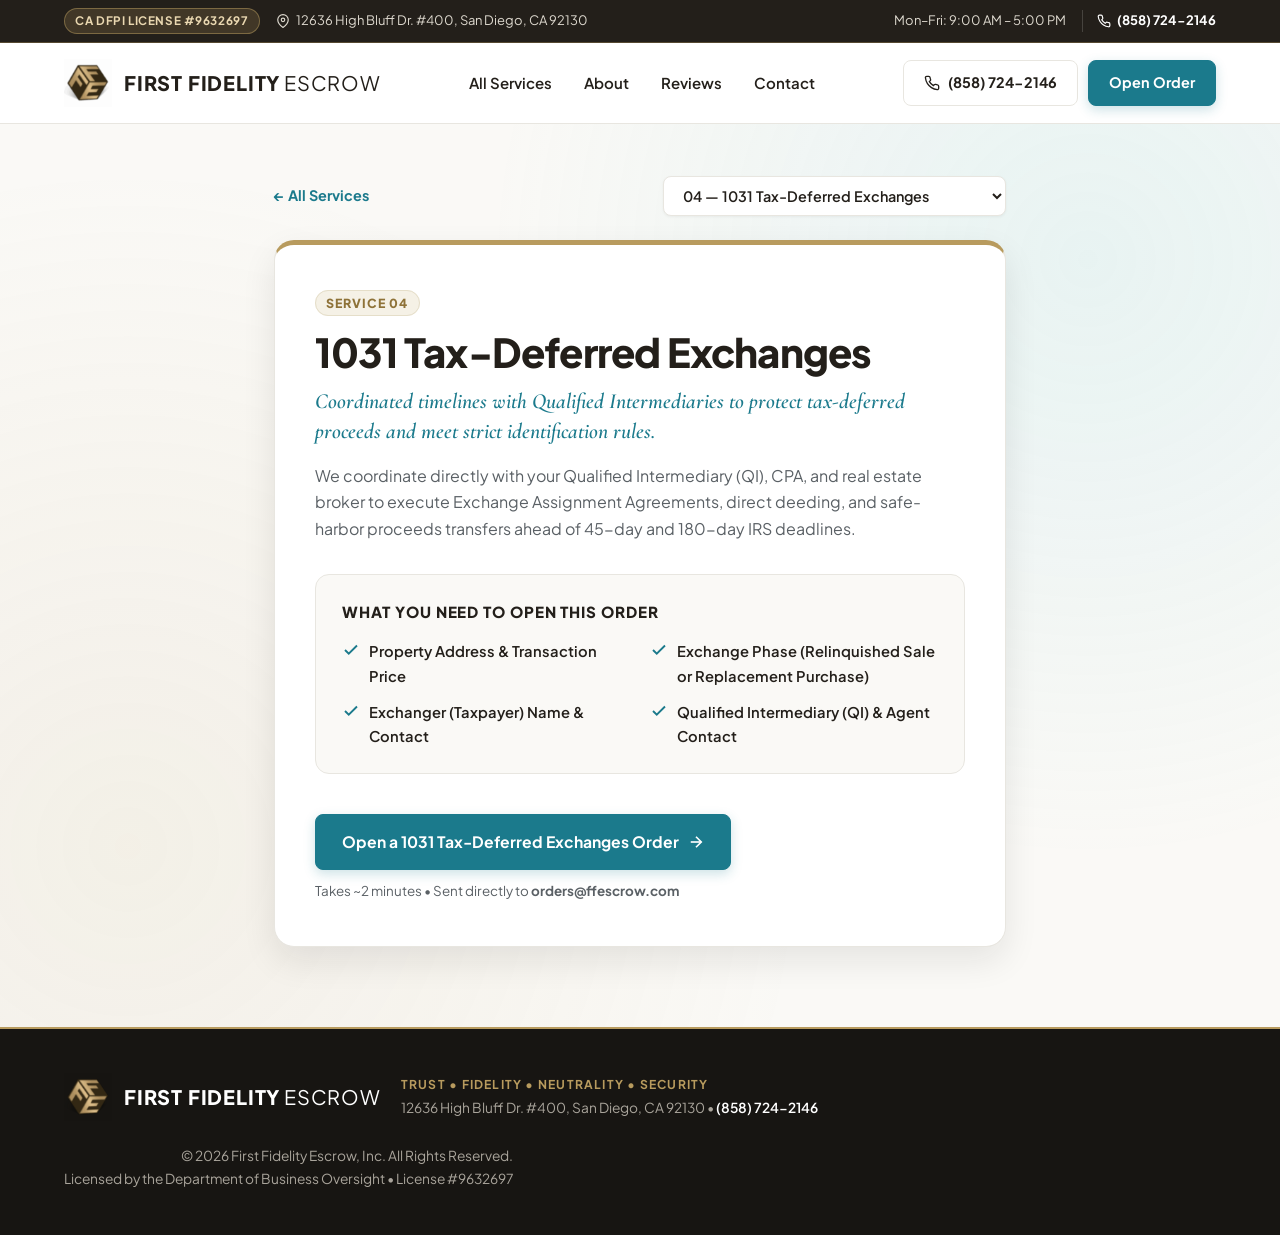
==== commit 034cd224: "Move Open Escrow form to dedicated page with dropdown switcher and simplify individual service pages" ====
--- a/1031-exchange.html
+++ b/1031-exchange.html
@@ -4,7 +4,7 @@
   <meta charset="UTF-8" />
   <meta name="viewport" content="width=device-width, initial-scale=1.0" />
   <title>04. 1031 Tax-Deferred Exchanges | First Fidelity Escrow, Inc. — San Diego, CA</title>
-  <meta name="description" content="Coordinated timelines with Qualified Intermediaries to protect tax-deferred proceeds and meet strict identification rules. Open a 1031 Tax-Deferred Exchanges escrow order online with First Fidelity Escrow in San Diego, CA." />
+  <meta name="description" content="Coordinated timelines with Qualified Intermediaries to protect tax-deferred proceeds and meet strict identification rules. Open a 1031 Tax-Deferred Exchanges escrow order online with First Fidelity Escrow." />
   <link rel="icon" type="image/png" href="images/favicon.png" />
   <link rel="preconnect" href="https://fonts.googleapis.com" />
   <link rel="preconnect" href="https://fonts.gstatic.com" crossorigin />
@@ -44,8 +44,7 @@
         <a href="index.html#services">All Services</a>
         <a href="index.html#about">About</a>
         <a href="index.html#reviews">Reviews</a>
-        <a href="#requirements">Requirements</a>
-        <a href="#open-order">Open Order</a>
+        <a href="index.html#contact">Contact</a>
       </nav>
 
       <div class="header-actions">
@@ -53,7 +52,7 @@
           <svg width="16" height="16" viewBox="0 0 24 24" fill="none" stroke="currentColor" stroke-width="2" aria-hidden="true"><path d="M22 16.92v3a2 2 0 0 1-2.18 2 19.79 19.79 0 0 1-8.63-3.07 19.5 19.5 0 0 1-6-6 19.79 19.79 0 0 1-3.07-8.67A2 2 0 0 1 4.11 2h3a2 2 0 0 1 2 1.72 12.84 12.84 0 0 0 .7 2.81 2 2 0 0 1-.45 2.11L8.09 9.91a16 16 0 0 0 6 6l1.27-1.27a2 2 0 0 1 2.11-.45 12.84 12.84 0 0 0 2.81.7A2 2 0 0 1 22 16.92z"/></svg>
           <span>(858) 724-2146</span>
         </a>
-        <a href="#open-order" class="btn btn-primary">Open Order</a>
+        <a href="open-escrow.html?type=1031-exchange" class="btn btn-primary">Open Order</a>
 
         <button type="button" class="menu-toggle" id="menuToggle" aria-label="Toggle navigation menu" aria-expanded="false" aria-controls="mobileDrawer">
           <span class="hamburger-bar"></span>
@@ -68,6 +67,7 @@
       <div class="container mobile-drawer-inner">
         <nav class="mobile-nav" aria-label="Mobile Navigation">
           <a href="index.html" class="mobile-link">&larr; Back to Home</a>
+          <a href="open-escrow.html?type=1031-exchange" class="mobile-link">Open Escrow Order</a>
           <a href="residential-purchase.html" class="mobile-link">01. Residential Purchase &amp; Resale</a>
           <a href="refinance-reverse.html" class="mobile-link">02. Refinance &amp; Reverse Mortgages</a>
           <a href="commercial-construction.html" class="mobile-link">03. Commercial &amp; Construction</a>
@@ -75,151 +75,66 @@
           <a href="fsbo.html" class="mobile-link">05. For Sale By Owner (FSBO)</a>
           <a href="short-sales-carryback.html" class="mobile-link">06. Short Sales &amp; Seller Carry-Backs</a>
         </nav>
-        <div class="mobile-drawer-cta">
-          <a href="#open-order" class="btn btn-primary btn-block mobile-link">Open 1031 Tax-Deferred Exchanges Order</a>
-          <a href="tel:8587242146" class="btn btn-outline btn-block">Call (858) 724-2146</a>
-        </div>
       </div>
     </div>
   </header>
 
-  <!-- Service Page Hero -->
-  <section class="service-hero">
-    <div class="container">
-      <div class="breadcrumb-row">
-        <a href="index.html">&larr; All Escrow Services</a>
-        <span>/</span>
-        <span>Service 04</span>
-      </div>
-
-      <div class="service-hero-grid">
-        <div>
-          <div class="service-code-pill">SERVICE 04 &bull; FIRST FIDELITY ESCROW</div>
-          <h1>1031 Tax-Deferred Exchanges</h1>
-          <p class="service-hero-summary">Coordinated timelines with Qualified Intermediaries to protect tax-deferred proceeds and meet strict identification rules.</p>
-          <p class="service-hero-lead">In an IRC Section 1031 Tax-Deferred Exchange, constructive receipt of funds or a missed 45-day / 180-day deadline can invalidate tax deferral. First Fidelity Escrow works hand-in-hand with your Qualified Intermediary (QI), CPA, and real estate broker to execute seamless relinquished and replacement closings.</p>
-          <div class="hero-cta-group">
-            <a href="#open-order" class="btn btn-primary btn-lg">
-              <span>Open a 1031 Tax-Deferred Exchanges Order</span>
-              <svg width="18" height="18" viewBox="0 0 24 24" fill="none" stroke="currentColor" stroke-width="2.2"><line x1="12" y1="5" x2="12" y2="19"/><polyline points="19 12 12 19 5 12"/></svg>
-            </a>
-            <a href="tel:8587242146" class="btn btn-outline btn-lg">Questions? Call (858) 724-2146</a>
-          </div>
-        </div>
-
-        <aside class="service-switcher-card" aria-label="Switch Escrow Type">
-          <h3>All Escrow Transaction Types</h3>
-          <div class="service-pills-stack">
-          <a href="residential-purchase.html" class="service-pill-link ">
-            <span class="pill-code">01</span>
-            <span>Residential Purchase & Resale</span>
-          </a>
-          <a href="refinance-reverse.html" class="service-pill-link ">
-            <span class="pill-code">02</span>
-            <span>Refinance & Reverse Mortgages</span>
-          </a>
-          <a href="commercial-construction.html" class="service-pill-link ">
-            <span class="pill-code">03</span>
-            <span>Commercial & Construction Escrows</span>
-          </a>
-          <a href="1031-exchange.html" class="service-pill-link active">
-            <span class="pill-code">04</span>
-            <span>1031 Tax-Deferred Exchanges</span>
-          </a>
-          <a href="fsbo.html" class="service-pill-link ">
-            <span class="pill-code">05</span>
-            <span>For Sale By Owner (FSBO)</span>
-          </a>
-          <a href="short-sales-carryback.html" class="service-pill-link ">
-            <span class="pill-code">06</span>
-            <span>Short Sales & Seller Carry-Backs</span>
-          </a>
-          </div>
-        </aside>
-      </div>
-    </div>
-  </section>
-
-  <!-- What We Handle & Required Intake Checklist -->
-  <section id="requirements" class="section service-details-section">
-    <div class="container">
-      <div class="section-heading">
-        <span class="eyebrow">How We Handle Your Closing</span>
-        <h2>Our 1031 Tax-Deferred Exchanges Process</h2>
-        <p>Every file is managed by our licensed San Diego escrow team in strict accordance with California DFPI regulations.</p>
-      </div>
-
-      <div class="detail-features-grid">
-        <div class="detail-feature-card">
-          <h3>Qualified Intermediary (QI) Integration</h3>
-          <p>Direct preparation and execution of Exchange Assignment Agreements, Notice of Assignment to all parties, and QI settlement statements.</p>
-        </div>
-        <div class="detail-feature-card">
-          <h3>Direct Deed & Proceeds Protection</h3>
-          <p>Strict adherence to IRS safe-harbor rules: direct deeding to/from the Exchanger while routing net exchange proceeds directly to the QI trust account.</p>
-        </div>
-        <div class="detail-feature-card">
-          <h3>45-Day & 180-Day Timeline Tracking</h3>
-          <p>Proactive milestone monitoring so replacement property acquisitions fund well ahead of statutory IRS deadlines.</p>
-        </div>
-        <div class="detail-feature-card">
-          <h3>Simultaneous, Delayed & Reverse Exchanges</h3>
-          <p>Experienced handling of single-leg, multi-property portfolio exchanges, and Exchange Accommodation Titleholder (EAT) reverse structures.</p>
+  <!-- Simple, Focused Service Page Content -->
+  <main class="simple-service-page">
+    <div class="container simple-service-container">
+      <div class="simple-service-topbar">
+        <a href="index.html#services" class="back-link">&larr; All Services</a>
+        <div class="service-dropdown-nav">
+          <label for="pageSwitcher" class="sr-only">Switch Service Type</label>
+          <select id="pageSwitcher" aria-label="Switch Service Type" onchange="if(this.value) window.location.href=this.value;">
+            <option value="residential-purchase.html" >01 — Residential Purchase & Resale</option>
+            <option value="refinance-reverse.html" >02 — Refinance & Reverse Mortgages</option>
+            <option value="commercial-construction.html" >03 — Commercial & Construction Escrows</option>
+            <option value="1031-exchange.html" selected>04 — 1031 Tax-Deferred Exchanges</option>
+            <option value="fsbo.html" >05 — For Sale By Owner (FSBO)</option>
+            <option value="short-sales-carryback.html" >06 — Short Sales & Seller Carry-Backs</option>
+          </select>
         </div>
       </div>
 
-      <div class="checklist-panel">
-        <div class="checklist-panel-left">
-          <span class="eyebrow">Order Preparation Guide</span>
-          <h3>What You Need to Open a 1031 Tax-Deferred Exchanges Escrow</h3>
-          <p>Gather the details below to complete the online intake form. Don’t worry if a few items are still pending — our escrow desk at <strong>orders@ffescrow.com</strong> can open your file and issue an Escrow Number right away.</p>
-          <a href="#open-order" class="btn btn-primary btn-lg" style="margin-top: 1rem;">
-            <span>Proceed to Open Order Form</span>
-            <svg width="18" height="18" viewBox="0 0 24 24" fill="none" stroke="currentColor" stroke-width="2.2"><line x1="12" y1="5" x2="12" y2="19"/><polyline points="19 12 12 19 5 12"/></svg>
-          </a>
-        </div>
-        <div class="checklist-panel-right">
-          <ul class="requirements-checklist">
-            <li>
-              <svg width="18" height="18" viewBox="0 0 24 24" fill="none" stroke="currentColor" stroke-width="2.5" aria-hidden="true"><polyline points="20 6 9 17 4 12"/></svg>
-              <span>Subject Property Address and Indication of Exchange Phase (Relinquished Downleg Sale vs. Replacement Upleg Purchase)</span>
-            </li>
-            <li>
-              <svg width="18" height="18" viewBox="0 0 24 24" fill="none" stroke="currentColor" stroke-width="2.5" aria-hidden="true"><polyline points="20 6 9 17 4 12"/></svg>
-              <span>Exchanger (Taxpayer) Full Legal / Entity Name and Exact Tax-Return Vesting (must match across legs)</span>
-            </li>
-            <li>
-              <svg width="18" height="18" viewBox="0 0 24 24" fill="none" stroke="currentColor" stroke-width="2.5" aria-hidden="true"><polyline points="20 6 9 17 4 12"/></svg>
-              <span>Contract Price, Earnest Money Deposit, and Target Close of Escrow Date</span>
-            </li>
-            <li>
-              <svg width="18" height="18" viewBox="0 0 24 24" fill="none" stroke="currentColor" stroke-width="2.5" aria-hidden="true"><polyline points="20 6 9 17 4 12"/></svg>
-              <span>Qualified Intermediary (QI) Company Name, Exchange Coordinator Name, Phone, Email, and Exchange #</span>
-            </li>
-            <li>
-              <svg width="18" height="18" viewBox="0 0 24 24" fill="none" stroke="currentColor" stroke-width="2.5" aria-hidden="true"><polyline points="20 6 9 17 4 12"/></svg>
-              <span>Statutory 45-Day Identification Deadline and 180-Day Exchange Completion Deadline (for Replacement Purchases)</span>
-            </li>
-            <li>
-              <svg width="18" height="18" viewBox="0 0 24 24" fill="none" stroke="currentColor" stroke-width="2.5" aria-hidden="true"><polyline points="20 6 9 17 4 12"/></svg>
-              <span>Counterparty (Buyer or Seller) Names and Contact Details</span>
-            </li>
-            <li>
-              <svg width="18" height="18" viewBox="0 0 24 24" fill="none" stroke="currentColor" stroke-width="2.5" aria-hidden="true"><polyline points="20 6 9 17 4 12"/></svg>
-              <span>Real Estate Agents/Brokers and Replacement Property Mortgage Lender Contact Information</span>
-            </li>
+      <article class="simple-service-card">
+        <span class="service-num-badge">SERVICE 04</span>
+        <h1>1031 Tax-Deferred Exchanges</h1>
+        <p class="simple-service-summary">Coordinated timelines with Qualified Intermediaries to protect tax-deferred proceeds and meet strict identification rules.</p>
+        <p class="simple-service-desc">We coordinate directly with your Qualified Intermediary (QI), CPA, and real estate broker to execute Exchange Assignment Agreements, direct deeding, and safe-harbor proceeds transfers ahead of 45-day and 180-day IRS deadlines.</p>
+
+        <div class="simple-essentials-box">
+          <h2>What You Need to Open This Order</h2>
+          <ul class="simple-essentials-list">
+          <li>
+            <svg width="18" height="18" viewBox="0 0 24 24" fill="none" stroke="currentColor" stroke-width="2.5" aria-hidden="true"><polyline points="20 6 9 17 4 12"/></svg>
+            <span>Property Address & Transaction Price</span>
+          </li>
+          <li>
+            <svg width="18" height="18" viewBox="0 0 24 24" fill="none" stroke="currentColor" stroke-width="2.5" aria-hidden="true"><polyline points="20 6 9 17 4 12"/></svg>
+            <span>Exchange Phase (Relinquished Sale or Replacement Purchase)</span>
+          </li>
+          <li>
+            <svg width="18" height="18" viewBox="0 0 24 24" fill="none" stroke="currentColor" stroke-width="2.5" aria-hidden="true"><polyline points="20 6 9 17 4 12"/></svg>
+            <span>Exchanger (Taxpayer) Name & Contact</span>
+          </li>
+          <li>
+            <svg width="18" height="18" viewBox="0 0 24 24" fill="none" stroke="currentColor" stroke-width="2.5" aria-hidden="true"><polyline points="20 6 9 17 4 12"/></svg>
+            <span>Qualified Intermediary (QI) & Agent Contact</span>
+          </li>
           </ul>
         </div>
-      </div>
+
+        <div class="simple-service-cta">
+          <a href="open-escrow.html?type=1031-exchange" class="btn btn-primary btn-lg">
+            <span>Open a 1031 Tax-Deferred Exchanges Order</span>
+            <svg width="18" height="18" viewBox="0 0 24 24" fill="none" stroke="currentColor" stroke-width="2.2"><line x1="5" y1="12" x2="19" y2="12"/><polyline points="12 5 19 12 12 19"/></svg>
+          </a>
+          <span class="simple-cta-note">Takes ~2 minutes &bull; Sent directly to <strong>orders@ffescrow.com</strong></span>
+        </div>
+      </article>
     </div>
-  </section>
-
-  <!-- Dedicated Open Order Form Section at Bottom -->
-  <section id="open-order" class="section contact-section">
-    <div class="container">
-      <div id="escrowOrderMount"></div>
-    </div>
-  </section>
+  </main>
 
   <!-- Footer -->
   <footer class="site-footer">
@@ -248,15 +163,12 @@
       <svg width="16" height="16" viewBox="0 0 24 24" fill="none" stroke="currentColor" stroke-width="2.2" aria-hidden="true"><path d="M22 16.92v3a2 2 0 0 1-2.18 2 19.79 19.79 0 0 1-8.63-3.07 19.5 19.5 0 0 1-6-6 19.79 19.79 0 0 1-3.07-8.67A2 2 0 0 1 4.11 2h3a2 2 0 0 1 2 1.72 12.84 12.84 0 0 0 .7 2.81 2 2 0 0 1-.45 2.11L8.09 9.91a16 16 0 0 0 6 6l1.27-1.27a2 2 0 0 1 2.11-.45 12.84 12.84 0 0 0 2.81.7A2 2 0 0 1 22 16.92z"/></svg>
       <span>Call Office</span>
     </a>
-    <a href="#open-order" class="mobile-action-btn mobile-action-primary">
+    <a href="open-escrow.html?type=1031-exchange" class="mobile-action-btn mobile-action-primary">
       <span>Open Order</span>
     </a>
   </div>
 
-  <script src="escrow-order.js"></script>
   <script>
-    renderOrderWidget('escrowOrderMount', '1031-exchange');
-
     const menuToggle = document.getElementById('menuToggle');
     const mobileDrawer = document.getElementById('mobileDrawer');
     const mobileLinks = document.querySelectorAll('.mobile-link');
--- a/styles.css
+++ b/styles.css
@@ -1899,3 +1899,309 @@
     width: 100%;
   }
 }
+
+
+/* ==========================================================================
+   Clean Individual Service Pages & Dedicated Open Escrow Page
+   ========================================================================== */
+.sr-only {
+  position: absolute;
+  width: 1px;
+  height: 1px;
+  padding: 0;
+  margin: -1px;
+  overflow: hidden;
+  clip: rect(0, 0, 0, 0);
+  white-space: nowrap;
+  border: 0;
+}
+
+.simple-service-page,
+.open-escrow-page {
+  background: radial-gradient(circle at 85% 15%, rgba(98, 198, 214, 0.12) 0%, transparent 45%),
+              radial-gradient(circle at 10% 80%, rgba(184, 155, 94, 0.1) 0%, transparent 50%),
+              var(--ffe-bg-warm);
+  padding: 3.25rem 0 5rem;
+  min-height: calc(100vh - 220px);
+}
+
+.simple-service-container,
+.narrow-form-container {
+  max-width: 780px;
+}
+
+.simple-service-topbar {
+  display: flex;
+  justify-content: space-between;
+  align-items: center;
+  flex-wrap: wrap;
+  gap: 1rem;
+  margin-bottom: 1.5rem;
+}
+
+.back-link {
+  font-size: 0.9rem;
+  font-weight: 700;
+  color: var(--ffe-teal-deep);
+}
+
+.back-link:hover {
+  text-decoration: underline;
+}
+
+.service-dropdown-nav select {
+  font-family: var(--font-sans);
+  font-size: 0.9rem;
+  font-weight: 600;
+  color: var(--ffe-charcoal);
+  background-color: #FFFFFF;
+  border: 1.5px solid var(--ffe-border);
+  border-radius: var(--radius-sm);
+  padding: 0.55rem 0.9rem;
+  cursor: pointer;
+  box-shadow: var(--shadow-xs);
+}
+
+.service-dropdown-nav select:focus {
+  outline: none;
+  border-color: var(--ffe-teal-deep);
+}
+
+.simple-service-card {
+  background-color: #FFFFFF;
+  border: 1px solid var(--ffe-border);
+  border-top: 5px solid var(--ffe-gold);
+  border-radius: var(--radius-lg);
+  padding: 2.75rem 2.5rem;
+  box-shadow: var(--shadow-md);
+}
+
+.simple-service-card h1 {
+  font-size: clamp(1.85rem, 3.6vw, 2.5rem);
+  font-weight: 800;
+  color: var(--ffe-charcoal);
+  letter-spacing: -0.02em;
+  line-height: 1.15;
+  margin-top: 0.9rem;
+  margin-bottom: 0.75rem;
+}
+
+.simple-service-summary {
+  font-family: var(--font-serif);
+  font-style: italic;
+  font-weight: 600;
+  font-size: 1.35rem;
+  color: var(--ffe-teal-deep);
+  line-height: 1.38;
+  margin-bottom: 1rem;
+}
+
+.simple-service-desc {
+  font-size: 1rem;
+  color: var(--ffe-text-muted);
+  margin-bottom: 2rem;
+}
+
+.simple-essentials-box {
+  background-color: var(--ffe-bg-warm);
+  border: 1px solid var(--ffe-border);
+  border-radius: var(--radius-md);
+  padding: 1.5rem 1.65rem;
+  margin-bottom: 2rem;
+}
+
+.simple-essentials-box h2 {
+  font-size: 0.95rem;
+  font-weight: 800;
+  text-transform: uppercase;
+  letter-spacing: 0.06em;
+  color: var(--ffe-charcoal);
+  margin-bottom: 0.95rem;
+}
+
+.simple-essentials-list {
+  list-style: none;
+  display: grid;
+  grid-template-columns: 1fr 1fr;
+  gap: 0.75rem 1.25rem;
+}
+
+.simple-essentials-list li {
+  display: flex;
+  align-items: flex-start;
+  gap: 0.55rem;
+  font-size: 0.92rem;
+  font-weight: 600;
+  color: var(--ffe-charcoal);
+}
+
+.simple-essentials-list li svg {
+  color: var(--ffe-teal-deep);
+  flex-shrink: 0;
+  margin-top: 2px;
+}
+
+.simple-service-cta {
+  display: flex;
+  flex-direction: column;
+  align-items: flex-start;
+  gap: 0.65rem;
+  padding-top: 0.5rem;
+}
+
+.simple-cta-note {
+  font-size: 0.84rem;
+  color: var(--ffe-text-muted);
+}
+
+/* Dedicated Open Escrow Page Card */
+.open-page-header {
+  text-align: center;
+  margin-bottom: 2rem;
+}
+
+.open-page-header h1 {
+  font-size: clamp(2rem, 4vw, 2.75rem);
+  font-weight: 800;
+  color: var(--ffe-charcoal);
+  letter-spacing: -0.02em;
+  margin-bottom: 0.5rem;
+}
+
+.open-page-header p {
+  font-size: 1rem;
+  color: var(--ffe-text-muted);
+  max-width: 560px;
+  margin: 0 auto;
+}
+
+.clean-order-card {
+  background-color: #FFFFFF;
+  border: 1px solid var(--ffe-border);
+  border-top: 5px solid var(--ffe-teal-deep);
+  border-radius: var(--radius-lg);
+  padding: 2.25rem;
+  box-shadow: var(--shadow-lg);
+}
+
+.type-dropdown-banner {
+  background-color: var(--ffe-gold-soft);
+  border: 1px solid var(--ffe-gold-border);
+  border-radius: var(--radius-md);
+  padding: 1.35rem 1.5rem;
+  margin-bottom: 1.75rem;
+}
+
+.type-dropdown-banner label {
+  display: block;
+  font-size: 0.86rem;
+  font-weight: 800;
+  text-transform: uppercase;
+  letter-spacing: 0.06em;
+  color: var(--ffe-gold-dark);
+  margin-bottom: 0.5rem;
+}
+
+.type-dropdown-banner select {
+  width: 100%;
+  font-family: var(--font-sans);
+  font-size: 1.05rem;
+  font-weight: 700;
+  color: var(--ffe-charcoal);
+  background-color: #FFFFFF;
+  border: 2px solid var(--ffe-gold);
+  border-radius: var(--radius-sm);
+  padding: 0.8rem 1rem;
+  cursor: pointer;
+  box-shadow: var(--shadow-xs);
+  transition: border-color 0.15s ease, box-shadow 0.15s ease;
+}
+
+.type-dropdown-banner select:focus {
+  outline: none;
+  border-color: var(--ffe-teal-deep);
+  box-shadow: 0 0 0 3px rgba(98, 198, 214, 0.25);
+}
+
+.type-helper-text {
+  font-size: 0.86rem;
+  color: var(--ffe-text-muted);
+  margin-top: 0.55rem;
+}
+
+.clean-form-section {
+  padding: 1.5rem 0;
+  border-bottom: 1px solid var(--ffe-border);
+}
+
+.clean-form-section:first-of-type {
+  padding-top: 0.25rem;
+}
+
+.clean-section-title {
+  display: flex;
+  align-items: center;
+  gap: 0.65rem;
+  margin-bottom: 1.15rem;
+}
+
+.clean-step-num {
+  width: 28px;
+  height: 28px;
+  border-radius: 50%;
+  background-color: var(--ffe-teal-deep);
+  color: #FFFFFF;
+  font-size: 0.82rem;
+  font-weight: 800;
+  display: inline-flex;
+  align-items: center;
+  justify-content: center;
+  flex-shrink: 0;
+}
+
+.clean-section-title h3 {
+  font-size: 1.12rem;
+  font-weight: 800;
+  color: var(--ffe-charcoal);
+}
+
+.clean-submit-area {
+  padding-top: 1.5rem;
+  text-align: center;
+}
+
+.clean-submit-caption {
+  margin-top: 0.75rem;
+  font-size: 0.85rem;
+  color: var(--ffe-text-muted);
+}
+
+.clean-submit-caption a {
+  color: var(--ffe-teal-deep);
+  font-weight: 700;
+}
+
+@media (max-width: 640px) {
+  .simple-service-page,
+  .open-escrow-page {
+    padding: 2rem 0 3.5rem;
+  }
+
+  .simple-service-card,
+  .clean-order-card {
+    padding: 1.65rem 1.25rem;
+  }
+
+  .simple-essentials-list {
+    grid-template-columns: 1fr;
+  }
+
+  .simple-service-cta .btn {
+    width: 100%;
+  }
+
+  .service-dropdown-nav,
+  .service-dropdown-nav select {
+    width: 100%;
+  }
+}
